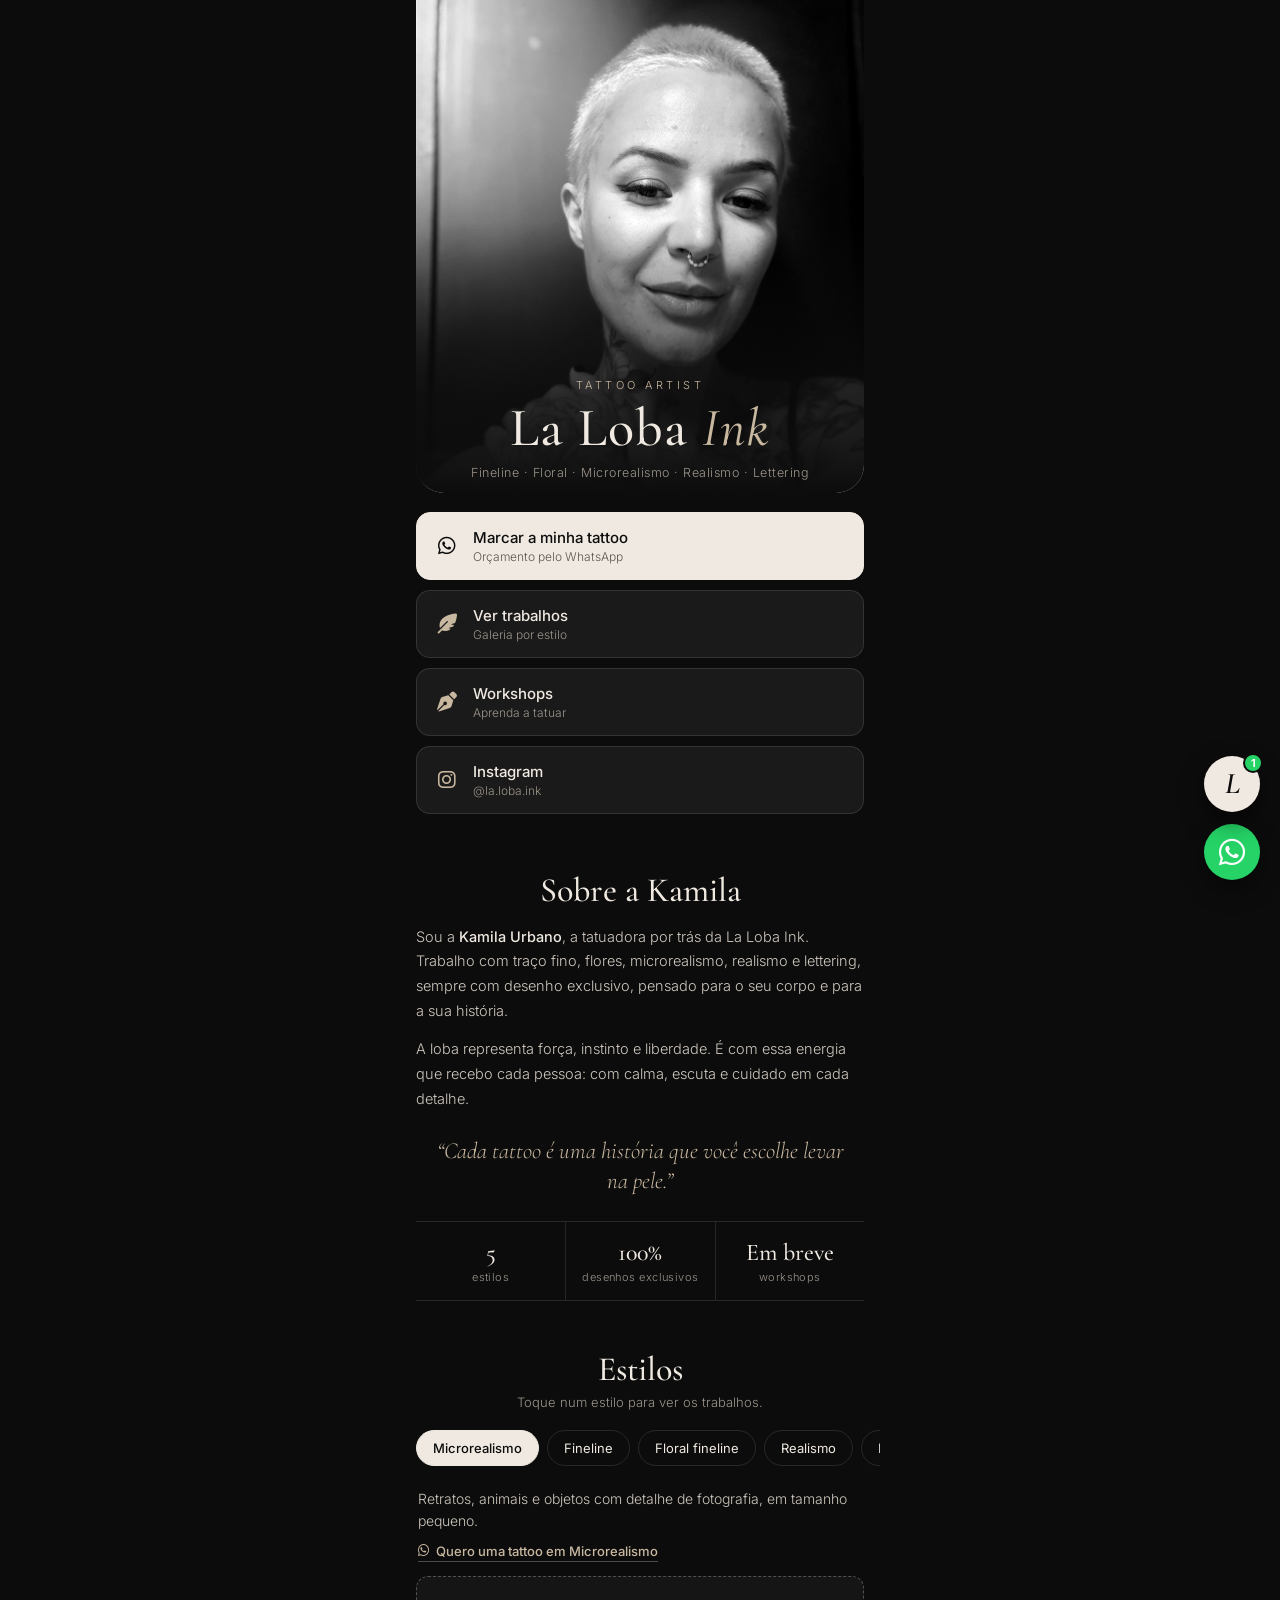
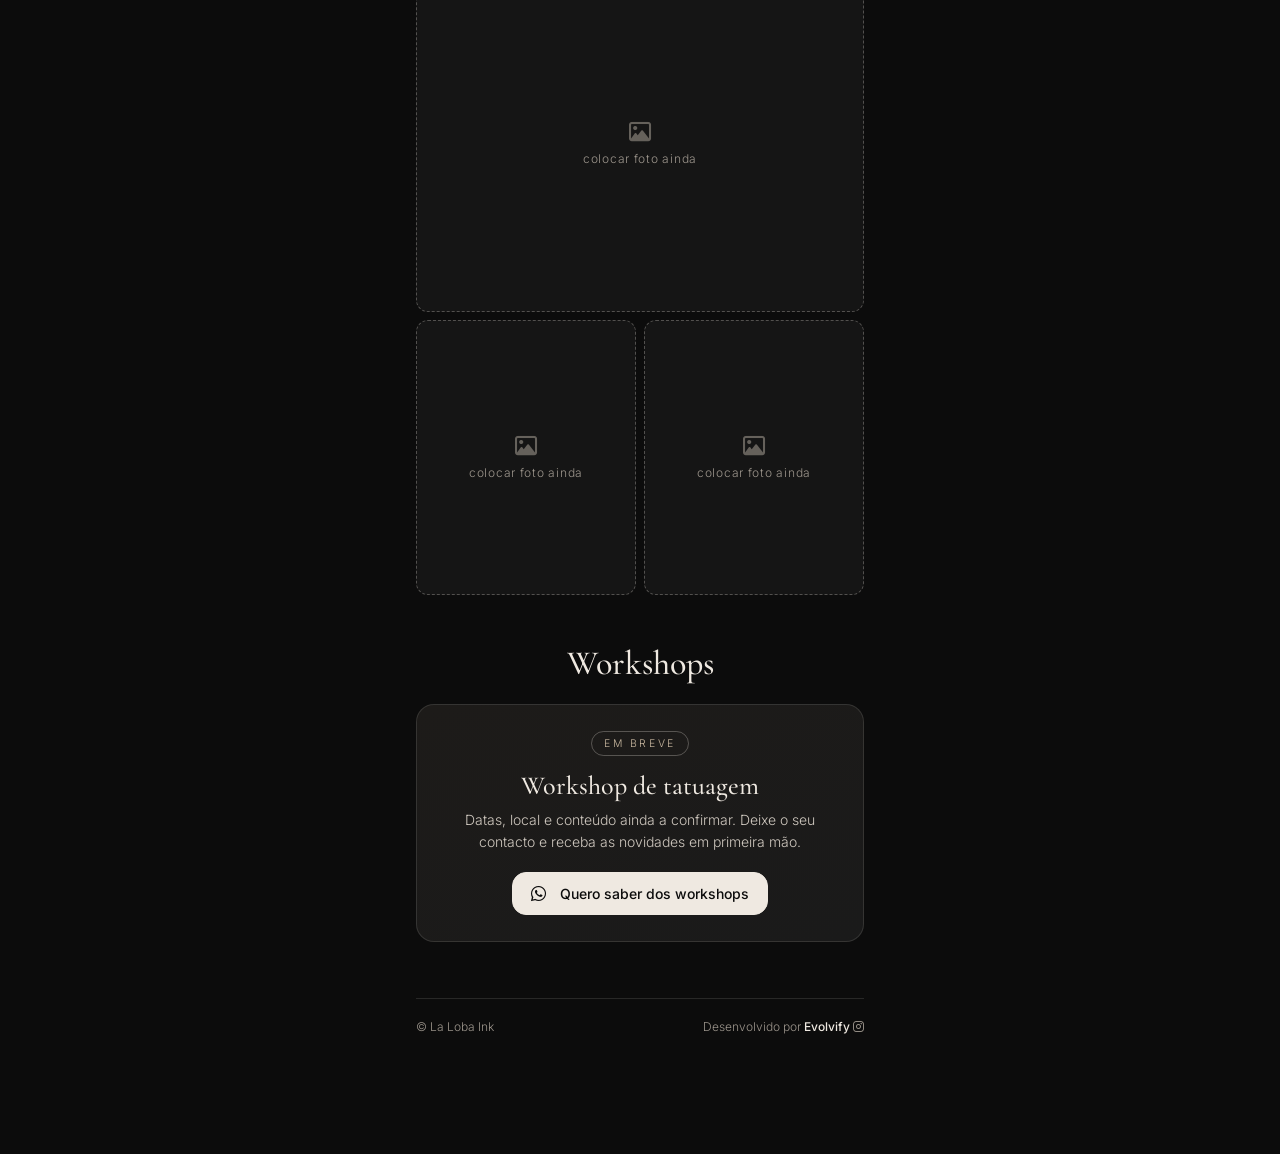
==== index.html @ 3a91c62e "Biolink La Loba Ink: perfil, sobre, galeria por estilo, workshops e chatbot Luna Co-Authored-By: Cla" ====
<!DOCTYPE html>
<html lang="pt">
<head>
  <meta charset="UTF-8">
  <meta name="viewport" content="width=device-width, initial-scale=1.0, viewport-fit=cover">
  <title>La Loba Ink · Tatuagem fineline, microrealismo e floral</title>
  <meta name="description" content="La Loba Ink – tatuagens em fineline, floral fineline, microrealismo, realismo e lettering. Marque a sua tattoo ou saiba dos workshops.">
  <meta name="robots" content="index, follow">
  <meta property="og:title" content="La Loba Ink">
  <meta property="og:description" content="Tatuagem fineline, floral, microrealismo, realismo e lettering.">
  <meta property="og:image" content="assets/ela.jpg">
  <meta name="theme-color" content="#0c0c0c">

  <link rel="preconnect" href="https://fonts.googleapis.com">
  <link rel="preconnect" href="https://fonts.gstatic.com" crossorigin>
  <link href="https://fonts.googleapis.com/css2?family=Cormorant+Garamond:ital,wght@0,400;0,500;0,600;1,400&family=Inter:wght@300;400;500;600&display=swap" rel="stylesheet">
  <link rel="stylesheet" href="https://cdnjs.cloudflare.com/ajax/libs/font-awesome/6.4.0/css/all.min.css">
  <link rel="stylesheet" href="css/style.css">
  <link rel="stylesheet" href="css/chat.css">
</head>
<body>

<main class="page">

  <!-- ═══════ PERFIL ═══════ -->
  <header class="hero">
    <div class="hero-photo">
      <img src="assets/ela.jpg" alt="Kamila Urbano, tatuadora da La Loba Ink" width="900" height="1200">
    </div>
    <div class="hero-text">
      <span class="hero-kicker">Tattoo artist</span>
      <h1>La Loba <em>Ink</em></h1>
      <p class="hero-sub">Fineline · Floral · Microrealismo · Realismo · Lettering</p>
    </div>
  </header>

  <!-- ═══════ LINKS ═══════ -->
  <nav class="links">
    <a class="btn btn-main js-wa" data-msg="quero marcar uma tattoo." href="#">
      <i class="fa-brands fa-whatsapp"></i>
      <span><strong>Marcar a minha tattoo</strong><small>Orçamento pelo WhatsApp</small></span>
    </a>
    <a class="btn" href="#estilos">
      <i class="fa-solid fa-feather-pointed"></i>
      <span><strong>Ver trabalhos</strong><small>Galeria por estilo</small></span>
    </a>
    <a class="btn" href="#workshops">
      <i class="fa-solid fa-pen-nib"></i>
      <span><strong>Workshops</strong><small>Aprenda a tatuar</small></span>
    </a>
    <a class="btn" href="https://www.instagram.com/la.loba.ink/" target="_blank" rel="noopener">
      <i class="fa-brands fa-instagram"></i>
      <span><strong>Instagram</strong><small>@la.loba.ink</small></span>
    </a>
  </nav>

  <!-- ═══════ SOBRE ═══════ -->
  <section class="section sobre" id="sobre">
    <h2 class="section-title">Sobre a Kamila</h2>
    <p>Sou a <strong>Kamila Urbano</strong>, a tatuadora por trás da La Loba Ink. Trabalho com traço fino, flores, microrealismo, realismo e lettering, sempre com desenho exclusivo, pensado para o seu corpo e para a sua história.</p>
    <p>A loba representa força, instinto e liberdade. É com essa energia que recebo cada pessoa: com calma, escuta e cuidado em cada detalhe.</p>
    <blockquote>“Cada tattoo é uma história que você escolhe levar na pele.”</blockquote>
    <ul class="sobre-destaques">
      <li><strong>5</strong><span>estilos</span></li>
      <li><strong>100%</strong><span>desenhos exclusivos</span></li>
      <li><strong>Em breve</strong><span>workshops</span></li>
    </ul>
  </section>

  <!-- ═══════ ESTILOS / GALERIA ═══════ -->
  <section class="section" id="estilos">
    <h2 class="section-title">Estilos</h2>
    <p class="section-lead">Toque num estilo para ver os trabalhos.</p>
    <div class="tabs" id="tabs" role="tablist"></div>
    <div class="estilo-info" id="estilo-info"></div>
    <div class="galeria" id="galeria"></div>
  </section>

  <!-- ═══════ WORKSHOPS ═══════ -->
  <section class="section" id="workshops">
    <h2 class="section-title">Workshops</h2>
    <div class="workshop-card">
      <span class="tag">Em breve</span>
      <h3>Workshop de tatuagem</h3>
      <p>Datas, local e conteúdo ainda a confirmar. Deixe o seu contacto e receba as novidades em primeira mão.</p>
      <a class="btn btn-main btn-inline js-wa" data-msg="quero saber dos próximos workshops." href="#">
        <i class="fa-brands fa-whatsapp"></i> Quero saber dos workshops
      </a>
    </div>
  </section>

  <footer class="footer">
    <span>© La Loba Ink</span>
    <a href="https://www.instagram.com/evolvify.cloud/" target="_blank" rel="noopener">
      Desenvolvido por <strong>Evolvify</strong> <i class="fa-brands fa-instagram"></i>
    </a>
  </footer>
</main>

<!-- Botão flutuante WhatsApp -->
<a class="wa-float js-wa" data-msg="quero mais informações." href="#" aria-label="WhatsApp">
  <i class="fa-brands fa-whatsapp"></i>
</a>

<!-- ═══════ LUNA · CHATBOT ═══════ -->
<button id="bot-launcher" class="bot-launcher" onclick="openBot()" aria-label="Falar com a Luna">
  <span class="bot-ava" aria-hidden="true">L</span>
  <span class="bot-badge">1</span>
</button>

<div id="bot-panel" class="bot-panel" role="dialog" aria-label="Chat com a Luna">
  <div class="bot-head">
    <div class="bot-head-ava"><span class="bot-ava" aria-hidden="true">L</span></div>
    <div class="bot-head-info">
      <div class="bot-head-name"><span class="bot-online-dot"></span>Luna</div>
      <div class="bot-head-sub">Assistente da La Loba Ink · Online</div>
    </div>
    <button class="bot-close" onclick="closeBot()" aria-label="Fechar">&times;</button>
  </div>
  <div class="bot-handoff">
    <div class="bot-handoff-txt">Prefere falar direto com a Kamila?</div>
    <a class="bot-handoff-btn js-wa" data-msg="quero falar com a Kamila." href="#">💬 WhatsApp</a>
  </div>
  <div class="chat-area" id="chat-area"></div>
</div>

<!-- Scripts (ordem de dependência) -->
<script src="js/chatbot/config.js"></script>
<script src="js/galeria.js"></script>
<script src="js/chatbot/flows.js"></script>
<script src="js/chatbot/engine.js"></script>
<script src="js/app.js"></script>
</body>
</html>
---- css/style.css ----
/* ═══════════════════════════════════
   LA LOBA INK — Estilo principal
═══════════════════════════════════ */
:root {
  --bg: #0c0c0c;
  --bg-2: #151515;
  --card: #1a1a1a;
  --line: rgba(239, 233, 225, .12);
  --line-strong: rgba(239, 233, 225, .28);
  --ink: #efe9e1;       /* osso */
  --dim: #9b948b;
  --accent: #c9b8a0;    /* areia */
  --wa: #25d366;
  --serif: 'Cormorant Garamond', Georgia, serif;
  --sans: 'Inter', system-ui, sans-serif;
}

* { box-sizing: border-box; margin: 0; padding: 0; }
html { scroll-behavior: smooth; }
body {
  background: var(--bg);
  color: var(--ink);
  font-family: var(--sans);
  font-weight: 300;
  -webkit-font-smoothing: antialiased;
}
a { color: inherit; }

.page {
  max-width: 480px;
  margin: 0 auto;
  padding: 0 16px 120px;
}

/* ── Perfil ── */
.hero { position: relative; margin: 0 -16px; }
.hero-photo { position: relative; aspect-ratio: 4 / 4.4; overflow: hidden; }
.hero-photo img {
  width: 100%; height: 100%;
  object-fit: cover; object-position: center 22%;
  display: block;
  filter: grayscale(1) contrast(1.05);
}
.hero-photo::after {
  content: '';
  position: absolute; inset: 0;
  background: linear-gradient(to bottom, rgba(12,12,12,0) 45%, rgba(12,12,12,.85) 80%, var(--bg) 100%);
}
.hero-text {
  position: relative;
  margin-top: -120px;
  padding: 0 24px;
  text-align: center;
}
.hero-kicker {
  font-size: 11px;
  letter-spacing: .32em;
  text-transform: uppercase;
  color: var(--accent);
}
.hero h1 {
  font-family: var(--serif);
  font-weight: 500;
  font-size: 54px;
  line-height: 1;
  letter-spacing: .02em;
  margin: 8px 0 10px;
}
.hero h1 em { font-style: italic; font-weight: 400; color: var(--accent); }
.hero-sub { font-size: 12.5px; color: var(--dim); letter-spacing: .04em; }

/* ── Botões / links ── */
.links { display: grid; gap: 10px; margin: 32px 0 8px; }
.btn {
  display: flex;
  align-items: center;
  gap: 14px;
  padding: 15px 18px;
  border: 1px solid var(--line);
  border-radius: 14px;
  background: var(--card);
  text-decoration: none;
  transition: border-color .2s, transform .2s;
}
.btn:hover { border-color: var(--line-strong); transform: translateY(-1px); }
.btn i { font-size: 20px; width: 24px; text-align: center; color: var(--accent); }
.btn span { display: flex; flex-direction: column; gap: 2px; }
.btn strong { font-weight: 500; font-size: 15px; }
.btn small { font-size: 12px; color: var(--dim); }
.btn-main { background: var(--ink); color: var(--bg); border-color: var(--ink); }
.btn-main i { color: var(--bg); }
.btn-main small { color: #5b564f; }
.btn-inline { display: inline-flex; padding: 12px 18px; font-weight: 500; font-size: 14px; }
.btn-inline i { font-size: 17px; width: auto; }

/* ── Seções ── */
.section { padding-top: 48px; }
.section-title {
  font-family: var(--serif);
  font-weight: 500;
  font-size: 34px;
  text-align: center;
}
.section-lead { text-align: center; color: var(--dim); font-size: 13px; margin-top: 4px; }

/* ── Sobre ── */
.sobre p {
  font-size: 14.5px;
  line-height: 1.7;
  color: #cfc8bf;
  margin-top: 14px;
}
.sobre p strong { color: var(--ink); font-weight: 500; }
.sobre blockquote {
  font-family: var(--serif);
  font-style: italic;
  font-size: 23px;
  line-height: 1.3;
  text-align: center;
  color: var(--accent);
  margin: 26px 8px 24px;
}
.sobre-destaques {
  list-style: none;
  display: grid;
  grid-template-columns: repeat(3, 1fr);
  border-top: 1px solid var(--line);
  border-bottom: 1px solid var(--line);
}
.sobre-destaques li {
  display: flex;
  flex-direction: column;
  align-items: center;
  gap: 3px;
  padding: 16px 4px;
  text-align: center;
}
.sobre-destaques li + li { border-left: 1px solid var(--line); }
.sobre-destaques strong { font-family: var(--serif); font-weight: 500; font-size: 24px; }
.sobre-destaques span { font-size: 11px; color: var(--dim); letter-spacing: .04em; }

/* ── Estilos / galeria ── */
.tabs {
  display: flex;
  gap: 8px;
  overflow-x: auto;
  margin: 20px -16px 0;
  padding: 0 16px 4px;
  scrollbar-width: none;
}
.tabs::-webkit-scrollbar { display: none; }
.tab {
  flex-shrink: 0;
  font-family: var(--sans);
  font-size: 13px;
  padding: 9px 16px;
  border-radius: 999px;
  border: 1px solid var(--line);
  background: transparent;
  color: var(--ink);
  cursor: pointer;
  transition: all .2s;
}
.tab.active { background: var(--ink); color: var(--bg); border-color: var(--ink); font-weight: 500; }

.estilo-info { margin: 18px 2px 14px; }
.estilo-info p { font-size: 14px; line-height: 1.6; color: #cfc8bf; }
.link-wa {
  display: inline-flex;
  align-items: center;
  gap: 7px;
  margin-top: 10px;
  font-size: 13px;
  font-weight: 500;
  color: var(--accent);
  text-decoration: none;
  border-bottom: 1px solid var(--line-strong);
  padding-bottom: 2px;
}

.galeria { display: grid; grid-template-columns: repeat(2, 1fr); gap: 8px; }
.foto {
  aspect-ratio: 4 / 5;
  border-radius: 12px;
  overflow: hidden;
  background: var(--bg-2);
}
.foto:first-child { grid-column: span 2; aspect-ratio: 4 / 3; }
.foto img { width: 100%; height: 100%; object-fit: cover; display: block; }
.foto-vazia {
  display: flex;
  flex-direction: column;
  align-items: center;
  justify-content: center;
  gap: 8px;
  border: 1px dashed var(--line-strong);
  color: var(--dim);
  font-size: 12px;
  letter-spacing: .06em;
}
.foto-vazia i { font-size: 22px; opacity: .6; }

/* ── Workshops ── */
.workshop-card {
  margin-top: 20px;
  padding: 26px 22px;
  border: 1px solid var(--line);
  border-radius: 18px;
  background: linear-gradient(160deg, #1d1b19, var(--card));
  text-align: center;
}
.tag {
  display: inline-block;
  font-size: 10.5px;
  letter-spacing: .24em;
  text-transform: uppercase;
  color: var(--accent);
  border: 1px solid var(--line-strong);
  border-radius: 999px;
  padding: 5px 12px;
}
.workshop-card h3 { font-family: var(--serif); font-weight: 500; font-size: 26px; margin: 14px 0 8px; }
.workshop-card p { font-size: 14px; line-height: 1.6; color: #cfc8bf; margin-bottom: 18px; }

/* ── Rodapé ── */
.footer {
  margin-top: 56px;
  padding-top: 20px;
  border-top: 1px solid var(--line);
  display: flex;
  justify-content: space-between;
  gap: 12px;
  flex-wrap: wrap;
  font-size: 12px;
  color: var(--dim);
}
.footer a { text-decoration: none; }
.footer strong { color: var(--ink); font-weight: 500; }

/* ── WhatsApp flutuante ── */
.wa-float {
  position: fixed;
  right: 20px;
  bottom: 20px;
  width: 56px; height: 56px;
  border-radius: 50%;
  background: var(--wa);
  color: #fff;
  display: flex;
  align-items: center;
  justify-content: center;
  font-size: 30px;
  box-shadow: 0 10px 25px rgba(0,0,0,.45);
  z-index: 999997;
  text-decoration: none;
}

@media (min-width: 520px) {
  .hero { margin: 0; }
  .hero-photo { border-radius: 0 0 28px 28px; }
}
---- css/chat.css ----
/* ═══════════════════════════════════
   CHATBOT — Luna (La Loba Ink)
   Usa as cores de style.css
═══════════════════════════════════ */

/* ── Avatar "L" ── */
.bot-ava {
  font-family: var(--serif);
  font-style: italic;
  font-weight: 600;
  line-height: 1;
  color: var(--bg);
}

/* ── Botão flutuante (launcher) ── */
.bot-launcher {
  position: fixed;
  right: 20px;
  bottom: 88px;
  width: 56px;
  height: 56px;
  border-radius: 50%;
  border: none;
  background: var(--ink);
  box-shadow: 0 10px 25px rgba(0,0,0,.5);
  cursor: pointer;
  z-index: 999998;
  display: flex;
  align-items: center;
  justify-content: center;
  animation: botPulse 2.4s ease-in-out infinite;
  transition: transform .2s;
}
.bot-launcher:hover { transform: scale(1.06); }
.bot-launcher .bot-ava { font-size: 30px; }
.bot-badge {
  position: absolute;
  top: -3px; right: -3px;
  background: var(--wa);
  color: #fff;
  font-size: 11px;
  font-weight: 700;
  font-family: var(--sans);
  width: 20px; height: 20px;
  border-radius: 50%;
  display: flex;
  align-items: center;
  justify-content: center;
  border: 2px solid var(--bg);
}
.bot-launcher.hidden { display: none; }

@keyframes botPulse {
  0%   { box-shadow: 0 10px 25px rgba(0,0,0,.5), 0 0 0 0 rgba(239,233,225,.35); }
  70%  { box-shadow: 0 10px 25px rgba(0,0,0,.5), 0 0 0 14px rgba(239,233,225,0); }
  100% { box-shadow: 0 10px 25px rgba(0,0,0,.5), 0 0 0 0 rgba(239,233,225,0); }
}

/* ── Janela ── */
.bot-panel {
  position: fixed;
  right: 20px;
  bottom: 20px;
  width: 370px;
  max-width: calc(100vw - 40px);
  height: 560px;
  max-height: calc(100vh - 40px);
  background: var(--bg-2);
  border: 1px solid var(--line);
  border-radius: 22px;
  box-shadow: 0 24px 60px rgba(0,0,0,.6);
  z-index: 999999;
  display: none;
  flex-direction: column;
  overflow: hidden;
  font-family: var(--sans);
  animation: botUp .3s cubic-bezier(.34,1.56,.64,1) both;
}
.bot-panel.open { display: flex; }
@keyframes botUp {
  from { opacity: 0; transform: translateY(30px) scale(.96); }
  to   { opacity: 1; transform: translateY(0) scale(1); }
}

/* ── Cabeçalho ── */
.bot-head {
  background: var(--card);
  border-bottom: 1px solid var(--line);
  padding: 14px 16px;
  display: flex;
  align-items: center;
  gap: 10px;
  flex-shrink: 0;
}
.bot-head-ava {
  width: 40px; height: 40px;
  border-radius: 50%;
  background: var(--ink);
  display: flex;
  align-items: center;
  justify-content: center;
  flex-shrink: 0;
}
.bot-head-ava .bot-ava { font-size: 22px; }
.bot-head-info { flex: 1; line-height: 1.25; }
.bot-head-name { font-weight: 600; font-size: 15px; display: flex; align-items: center; gap: 6px; }
.bot-head-sub { font-size: 11px; color: var(--dim); }
.bot-online-dot {
  width: 8px; height: 8px; border-radius: 50%;
  background: #4ade80; display: inline-block;
  animation: botBlink 1.8s infinite;
}
@keyframes botBlink {
  0% { box-shadow: 0 0 0 0 rgba(74,222,128,.6); }
  70% { box-shadow: 0 0 0 6px rgba(74,222,128,0); }
  100% { box-shadow: 0 0 0 0 rgba(74,222,128,0); }
}
.bot-close {
  background: rgba(239,233,225,.08);
  border: none;
  color: var(--ink);
  width: 30px; height: 30px;
  border-radius: 50%;
  font-size: 18px;
  cursor: pointer;
  flex-shrink: 0;
}
.bot-close:hover { background: rgba(239,233,225,.16); }

/* ── Handoff ── */
.bot-handoff {
  padding: 8px 16px;
  border-bottom: 1px solid var(--line);
  display: flex;
  align-items: center;
  gap: 10px;
  flex-shrink: 0;
}
.bot-handoff-txt { flex: 1; font-size: 11.5px; color: var(--dim); }
.bot-handoff-btn {
  background: var(--wa);
  color: #fff;
  font-size: 11.5px;
  font-weight: 600;
  padding: 6px 12px;
  border-radius: 18px;
  text-decoration: none;
  white-space: nowrap;
}

/* ── Mensagens ── */
.chat-area {
  flex: 1;
  overflow-y: auto;
  padding: 14px 16px;
  display: flex;
  flex-direction: column;
  gap: 10px;
  scrollbar-width: thin;
  scrollbar-color: var(--line-strong) transparent;
}
.msg {
  max-width: 86%;
  padding: 11px 14px;
  border-radius: 14px;
  font-size: 13.5px;
  line-height: 1.55;
  animation: botFade .28s cubic-bezier(.34,1.56,.64,1) both;
}
.msg.bot {
  background: var(--card);
  border: 1px solid var(--line);
  border-radius: 4px 14px 14px 14px;
  align-self: flex-start;
}
.msg.bot strong { color: var(--accent); font-weight: 500; }
.msg.user {
  background: var(--ink);
  color: var(--bg);
  border-radius: 14px 4px 14px 14px;
  align-self: flex-end;
  font-weight: 500;
}
@keyframes botFade {
  from { opacity: 0; transform: translateY(8px); }
  to   { opacity: 1; transform: translateY(0); }
}

.mlbl { font-size: 10px; color: var(--dim); margin-bottom: -4px; display: flex; align-items: center; gap: 6px; }
.mlbl.u { justify-content: flex-end; }
.mlbl-ava {
  width: 18px; height: 18px;
  border-radius: 50%;
  background: var(--ink);
  font-size: 12px;
  display: inline-flex;
  align-items: center;
  justify-content: center;
}

/* ── Digitando ── */
.typing-dot {
  display: flex;
  gap: 5px;
  padding: 13px 14px;
  background: var(--card);
  border: 1px solid var(--line);
  border-radius: 4px 14px 14px 14px;
  align-self: flex-start;
}
.typing-dot span { width: 6px; height: 6px; background: var(--accent); border-radius: 50%; animation: botTd 1.2s infinite; }
.typing-dot span:nth-child(2) { animation-delay: .2s; }
.typing-dot span:nth-child(3) { animation-delay: .4s; }
@keyframes botTd { 0%,60%,100% { opacity: .3; transform: translateY(0); } 30% { opacity: 1; transform: translateY(-3px); } }

/* ── Chips ── */
.inline-chips {
  display: flex;
  gap: 6px;
  flex-wrap: wrap;
  justify-content: flex-end;
  padding: 2px 0 8px;
  transition: opacity .25s;
}
.qrb {
  font-family: var(--sans);
  font-size: 12.5px;
  padding: 8px 13px;
  background: transparent;
  border: 1px solid var(--line-strong);
  border-radius: 20px;
  color: var(--ink);
  cursor: pointer;
  text-decoration: none;
  transition: background .2s;
}
.qrb:hover { background: rgba(239,233,225,.08); }
.qrb-wa { border-color: rgba(37,211,102,.55); color: #4ade80; }
.qrb-back { opacity: .55; font-size: 11.5px; }

@media (max-width: 600px) {
  .bot-panel {
    left: 0; right: 0; bottom: 0;
    width: 100%;
    max-width: 100%;
    height: 86vh;
    max-height: 86vh;
    border-radius: 22px 22px 0 0;
  }
  .bot-launcher { right: 16px; bottom: 86px; }
  .wa-float { right: 16px; }
}
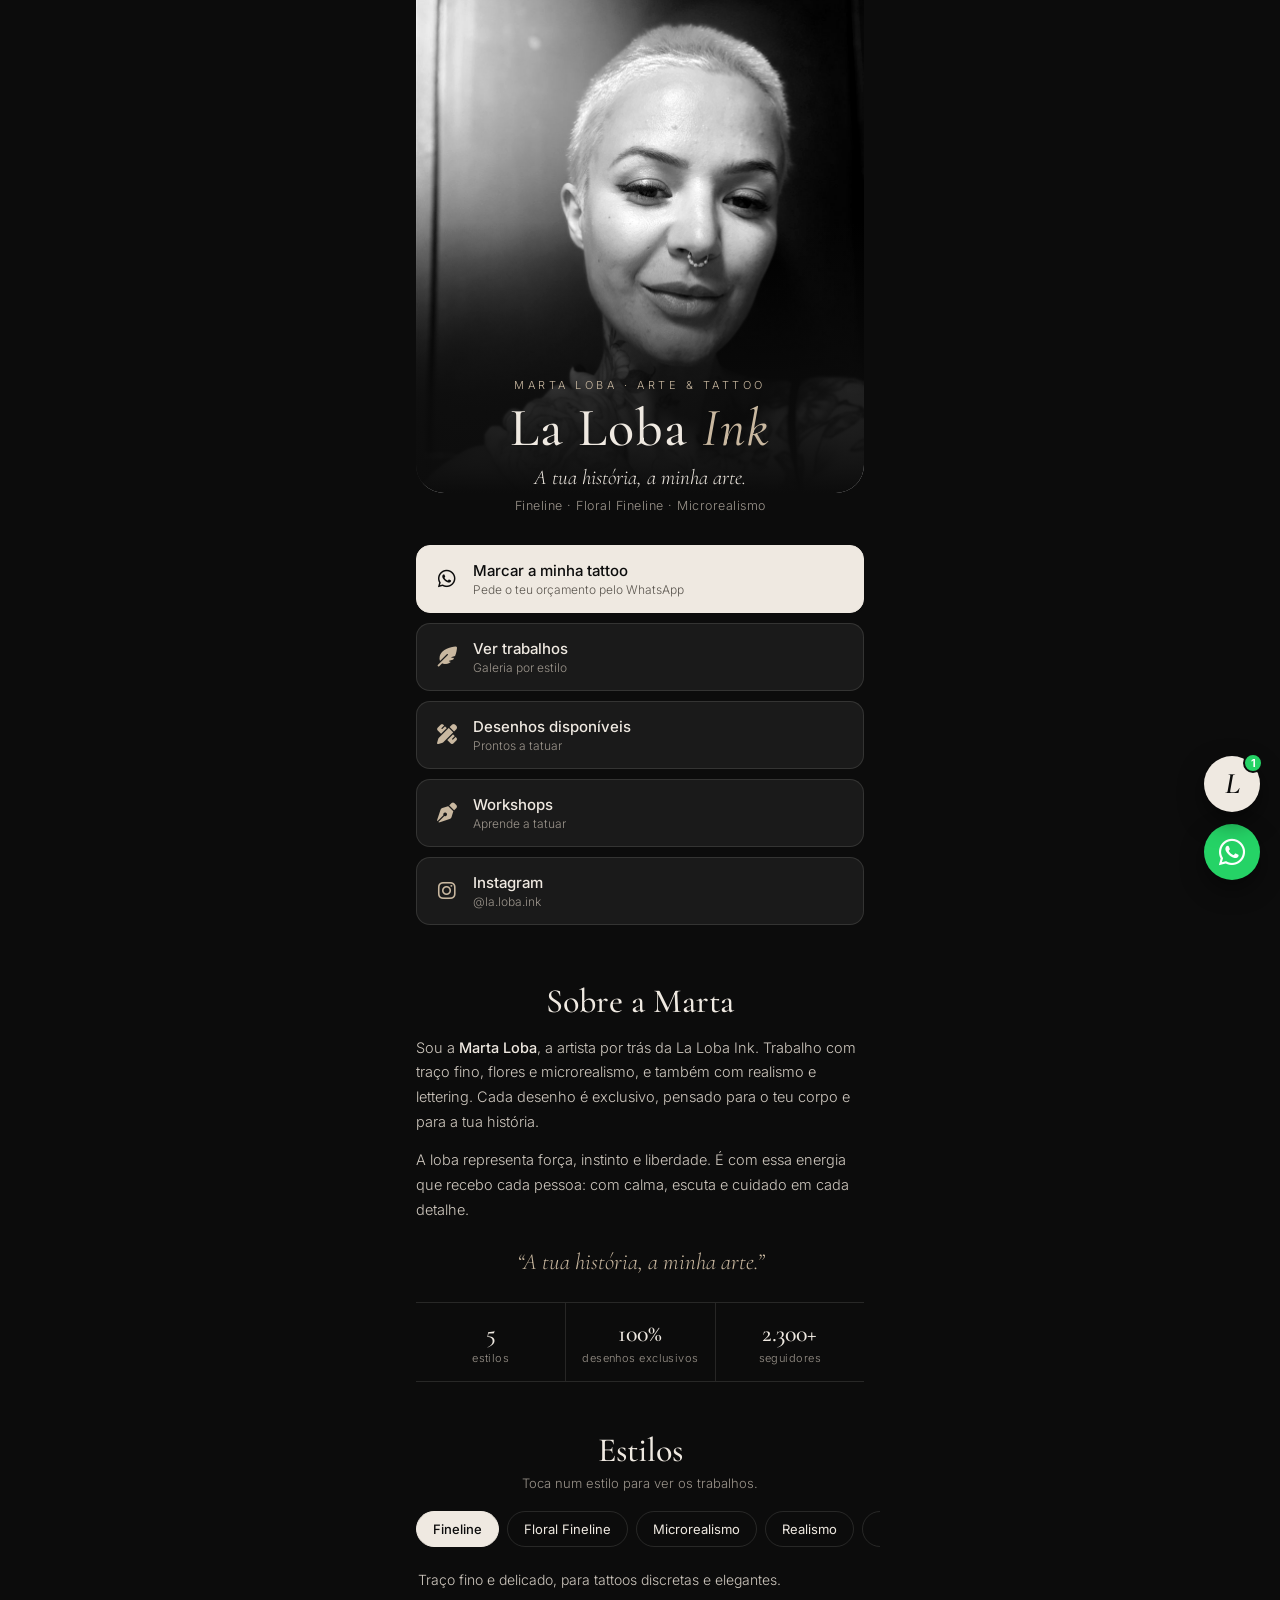
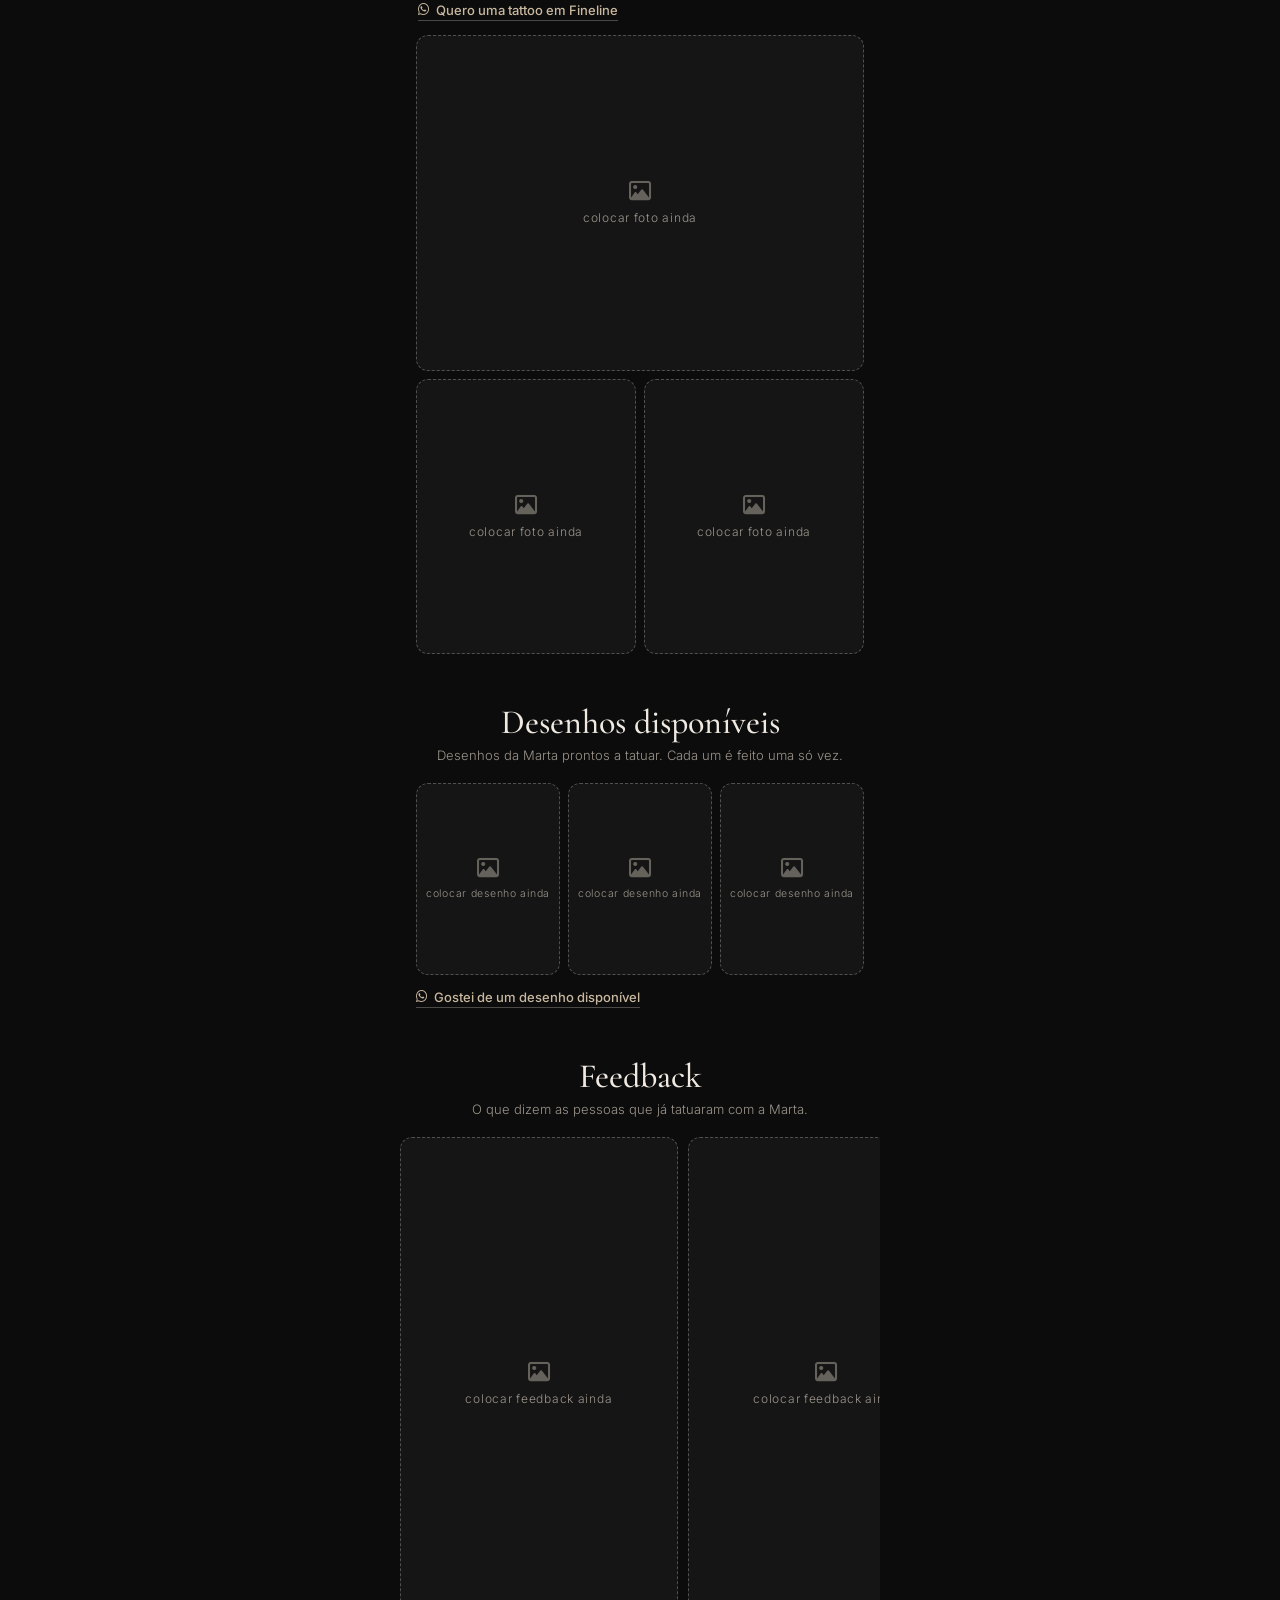
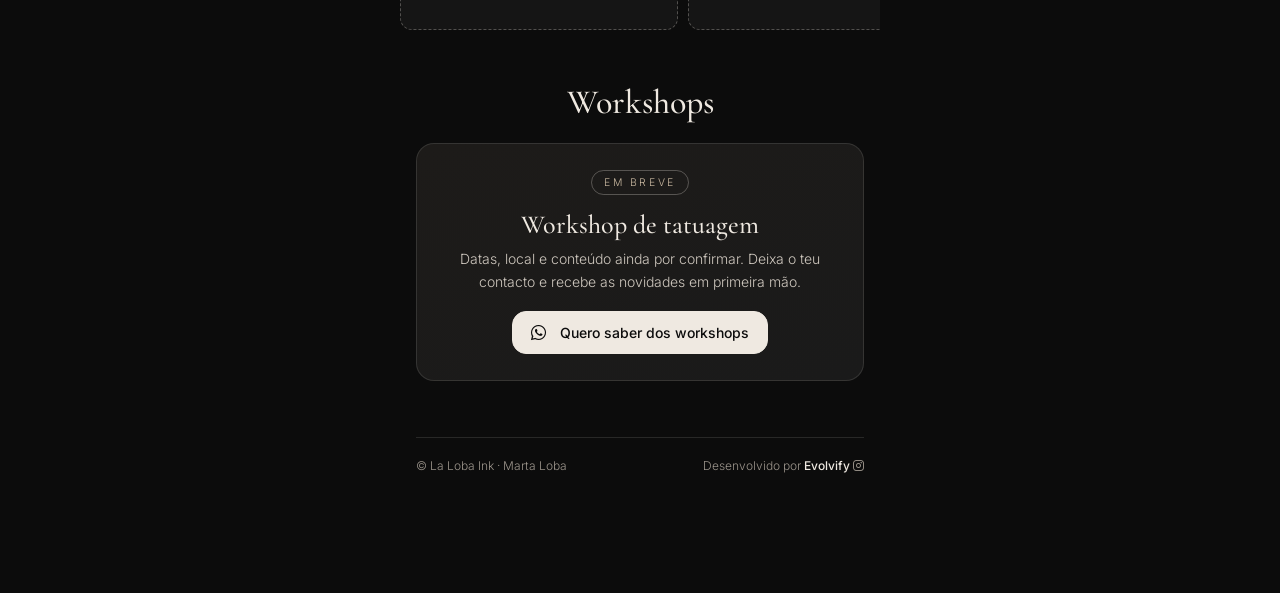
==== commit 156fb565: "Ajusta para Marta Loba: textos em PT-PT, bio do Instagram, desenhos disponíveis, feedback e agenda n" ====
--- a/index.html
+++ b/index.html
@@ -1,13 +1,13 @@
 <!DOCTYPE html>
-<html lang="pt">
+<html lang="pt-PT">
 <head>
   <meta charset="UTF-8">
   <meta name="viewport" content="width=device-width, initial-scale=1.0, viewport-fit=cover">
-  <title>La Loba Ink · Tatuagem fineline, microrealismo e floral</title>
-  <meta name="description" content="La Loba Ink – tatuagens em fineline, floral fineline, microrealismo, realismo e lettering. Marque a sua tattoo ou saiba dos workshops.">
+  <title>La Loba Ink · Marta Loba · Fineline, Floral e Microrealismo</title>
+  <meta name="description" content="La Loba Ink – Marta Loba. A tua história, a minha arte. Tatuagens em fineline, floral fineline, microrealismo, realismo e lettering. Marca a tua tattoo pelo WhatsApp.">
   <meta name="robots" content="index, follow">
-  <meta property="og:title" content="La Loba Ink">
-  <meta property="og:description" content="Tatuagem fineline, floral, microrealismo, realismo e lettering.">
+  <meta property="og:title" content="La Loba Ink · Marta Loba">
+  <meta property="og:description" content="A tua história, a minha arte. Fineline · Floral Fineline · Microrealismo">
   <meta property="og:image" content="assets/ela.jpg">
   <meta name="theme-color" content="#0c0c0c">
 
@@ -25,12 +25,13 @@
   <!-- ═══════ PERFIL ═══════ -->
   <header class="hero">
     <div class="hero-photo">
-      <img src="assets/ela.jpg" alt="Kamila Urbano, tatuadora da La Loba Ink" width="900" height="1200">
+      <img src="assets/ela.jpg" alt="Marta Loba, tatuadora da La Loba Ink" width="900" height="1200">
     </div>
     <div class="hero-text">
-      <span class="hero-kicker">Tattoo artist</span>
+      <span class="hero-kicker">Marta Loba · Arte &amp; Tattoo</span>
       <h1>La Loba <em>Ink</em></h1>
-      <p class="hero-sub">Fineline · Floral · Microrealismo · Realismo · Lettering</p>
+      <p class="hero-motto">A tua história, a minha arte.</p>
+      <p class="hero-sub">Fineline · Floral Fineline · Microrealismo</p>
     </div>
   </header>
 
@@ -38,15 +39,19 @@
   <nav class="links">
     <a class="btn btn-main js-wa" data-msg="quero marcar uma tattoo." href="#">
       <i class="fa-brands fa-whatsapp"></i>
-      <span><strong>Marcar a minha tattoo</strong><small>Orçamento pelo WhatsApp</small></span>
+      <span><strong>Marcar a minha tattoo</strong><small>Pede o teu orçamento pelo WhatsApp</small></span>
     </a>
     <a class="btn" href="#estilos">
       <i class="fa-solid fa-feather-pointed"></i>
       <span><strong>Ver trabalhos</strong><small>Galeria por estilo</small></span>
     </a>
+    <a class="btn" href="#disponiveis">
+      <i class="fa-solid fa-pen-ruler"></i>
+      <span><strong>Desenhos disponíveis</strong><small>Prontos a tatuar</small></span>
+    </a>
     <a class="btn" href="#workshops">
       <i class="fa-solid fa-pen-nib"></i>
-      <span><strong>Workshops</strong><small>Aprenda a tatuar</small></span>
+      <span><strong>Workshops</strong><small>Aprende a tatuar</small></span>
     </a>
     <a class="btn" href="https://www.instagram.com/la.loba.ink/" target="_blank" rel="noopener">
       <i class="fa-brands fa-instagram"></i>
@@ -56,24 +61,41 @@
 
   <!-- ═══════ SOBRE ═══════ -->
   <section class="section sobre" id="sobre">
-    <h2 class="section-title">Sobre a Kamila</h2>
-    <p>Sou a <strong>Kamila Urbano</strong>, a tatuadora por trás da La Loba Ink. Trabalho com traço fino, flores, microrealismo, realismo e lettering, sempre com desenho exclusivo, pensado para o seu corpo e para a sua história.</p>
+    <h2 class="section-title">Sobre a Marta</h2>
+    <p>Sou a <strong>Marta Loba</strong>, a artista por trás da La Loba Ink. Trabalho com traço fino, flores e microrealismo, e também com realismo e lettering. Cada desenho é exclusivo, pensado para o teu corpo e para a tua história.</p>
     <p>A loba representa força, instinto e liberdade. É com essa energia que recebo cada pessoa: com calma, escuta e cuidado em cada detalhe.</p>
-    <blockquote>“Cada tattoo é uma história que você escolhe levar na pele.”</blockquote>
+    <blockquote>“A tua história, a minha arte.”</blockquote>
     <ul class="sobre-destaques">
       <li><strong>5</strong><span>estilos</span></li>
       <li><strong>100%</strong><span>desenhos exclusivos</span></li>
-      <li><strong>Em breve</strong><span>workshops</span></li>
+      <li><strong>2.300+</strong><span>seguidores</span></li>
     </ul>
   </section>
 
   <!-- ═══════ ESTILOS / GALERIA ═══════ -->
   <section class="section" id="estilos">
     <h2 class="section-title">Estilos</h2>
-    <p class="section-lead">Toque num estilo para ver os trabalhos.</p>
+    <p class="section-lead">Toca num estilo para ver os trabalhos.</p>
     <div class="tabs" id="tabs" role="tablist"></div>
     <div class="estilo-info" id="estilo-info"></div>
     <div class="galeria" id="galeria"></div>
+  </section>
+
+  <!-- ═══════ DESENHOS DISPONÍVEIS ═══════ -->
+  <section class="section" id="disponiveis">
+    <h2 class="section-title">Desenhos disponíveis</h2>
+    <p class="section-lead">Desenhos da Marta prontos a tatuar. Cada um é feito uma só vez.</p>
+    <div class="galeria galeria-3" id="galeria-disponiveis"></div>
+    <a class="link-wa js-wa" data-msg="quero saber dos desenhos disponíveis." href="#">
+      <i class="fa-brands fa-whatsapp"></i> Gostei de um desenho disponível
+    </a>
+  </section>
+
+  <!-- ═══════ FEEDBACK ═══════ -->
+  <section class="section" id="feedback">
+    <h2 class="section-title">Feedback</h2>
+    <p class="section-lead">O que dizem as pessoas que já tatuaram com a Marta.</p>
+    <div class="feedbacks" id="feedbacks"></div>
   </section>
 
   <!-- ═══════ WORKSHOPS ═══════ -->
@@ -82,7 +104,7 @@
     <div class="workshop-card">
       <span class="tag">Em breve</span>
       <h3>Workshop de tatuagem</h3>
-      <p>Datas, local e conteúdo ainda a confirmar. Deixe o seu contacto e receba as novidades em primeira mão.</p>
+      <p>Datas, local e conteúdo ainda por confirmar. Deixa o teu contacto e recebe as novidades em primeira mão.</p>
       <a class="btn btn-main btn-inline js-wa" data-msg="quero saber dos próximos workshops." href="#">
         <i class="fa-brands fa-whatsapp"></i> Quero saber dos workshops
       </a>
@@ -90,7 +112,7 @@
   </section>
 
   <footer class="footer">
-    <span>© La Loba Ink</span>
+    <span>© La Loba Ink · Marta Loba</span>
     <a href="https://www.instagram.com/evolvify.cloud/" target="_blank" rel="noopener">
       Desenvolvido por <strong>Evolvify</strong> <i class="fa-brands fa-instagram"></i>
     </a>
@@ -118,8 +140,8 @@
     <button class="bot-close" onclick="closeBot()" aria-label="Fechar">&times;</button>
   </div>
   <div class="bot-handoff">
-    <div class="bot-handoff-txt">Prefere falar direto com a Kamila?</div>
-    <a class="bot-handoff-btn js-wa" data-msg="quero falar com a Kamila." href="#">💬 WhatsApp</a>
+    <div class="bot-handoff-txt">Preferes falar diretamente com a Marta?</div>
+    <a class="bot-handoff-btn js-wa" data-msg="quero falar com a Marta." href="#">💬 WhatsApp</a>
   </div>
   <div class="chat-area" id="chat-area"></div>
 </div>
--- a/css/style.css
+++ b/css/style.css
@@ -67,6 +67,13 @@
   margin: 8px 0 10px;
 }
 .hero h1 em { font-style: italic; font-weight: 400; color: var(--accent); }
+.hero-motto {
+  font-family: var(--serif);
+  font-style: italic;
+  font-size: 21px;
+  color: var(--ink);
+  margin-bottom: 8px;
+}
 .hero-sub { font-size: 12.5px; color: var(--dim); letter-spacing: .04em; }
 
 /* ── Botões / links ── */
@@ -200,6 +207,30 @@
 }
 .foto-vazia i { font-size: 22px; opacity: .6; }
 
+/* Desenhos disponíveis: 3 colunas, todos do mesmo tamanho */
+.galeria-3 { grid-template-columns: repeat(3, 1fr); margin-top: 20px; }
+.galeria-3 .foto, .galeria-3 .foto:first-child { grid-column: auto; aspect-ratio: 3 / 4; }
+.galeria-3 + .link-wa { margin-top: 14px; }
+.galeria-3 .foto-vazia span { font-size: 10.5px; text-align: center; padding: 0 6px; }
+
+/* Feedback: carrossel horizontal */
+.feedbacks {
+  display: flex;
+  gap: 10px;
+  overflow-x: auto;
+  scroll-snap-type: x mandatory;
+  margin: 20px -16px 0;
+  padding: 0 16px 4px;
+  scrollbar-width: none;
+}
+.feedbacks::-webkit-scrollbar { display: none; }
+.feedbacks .foto {
+  flex: 0 0 62%;
+  aspect-ratio: 9 / 16;
+  scroll-snap-align: start;
+}
+.feedbacks .foto img { object-fit: contain; background: var(--bg-2); }
+
 /* ── Workshops ── */
 .workshop-card {
   margin-top: 20px;
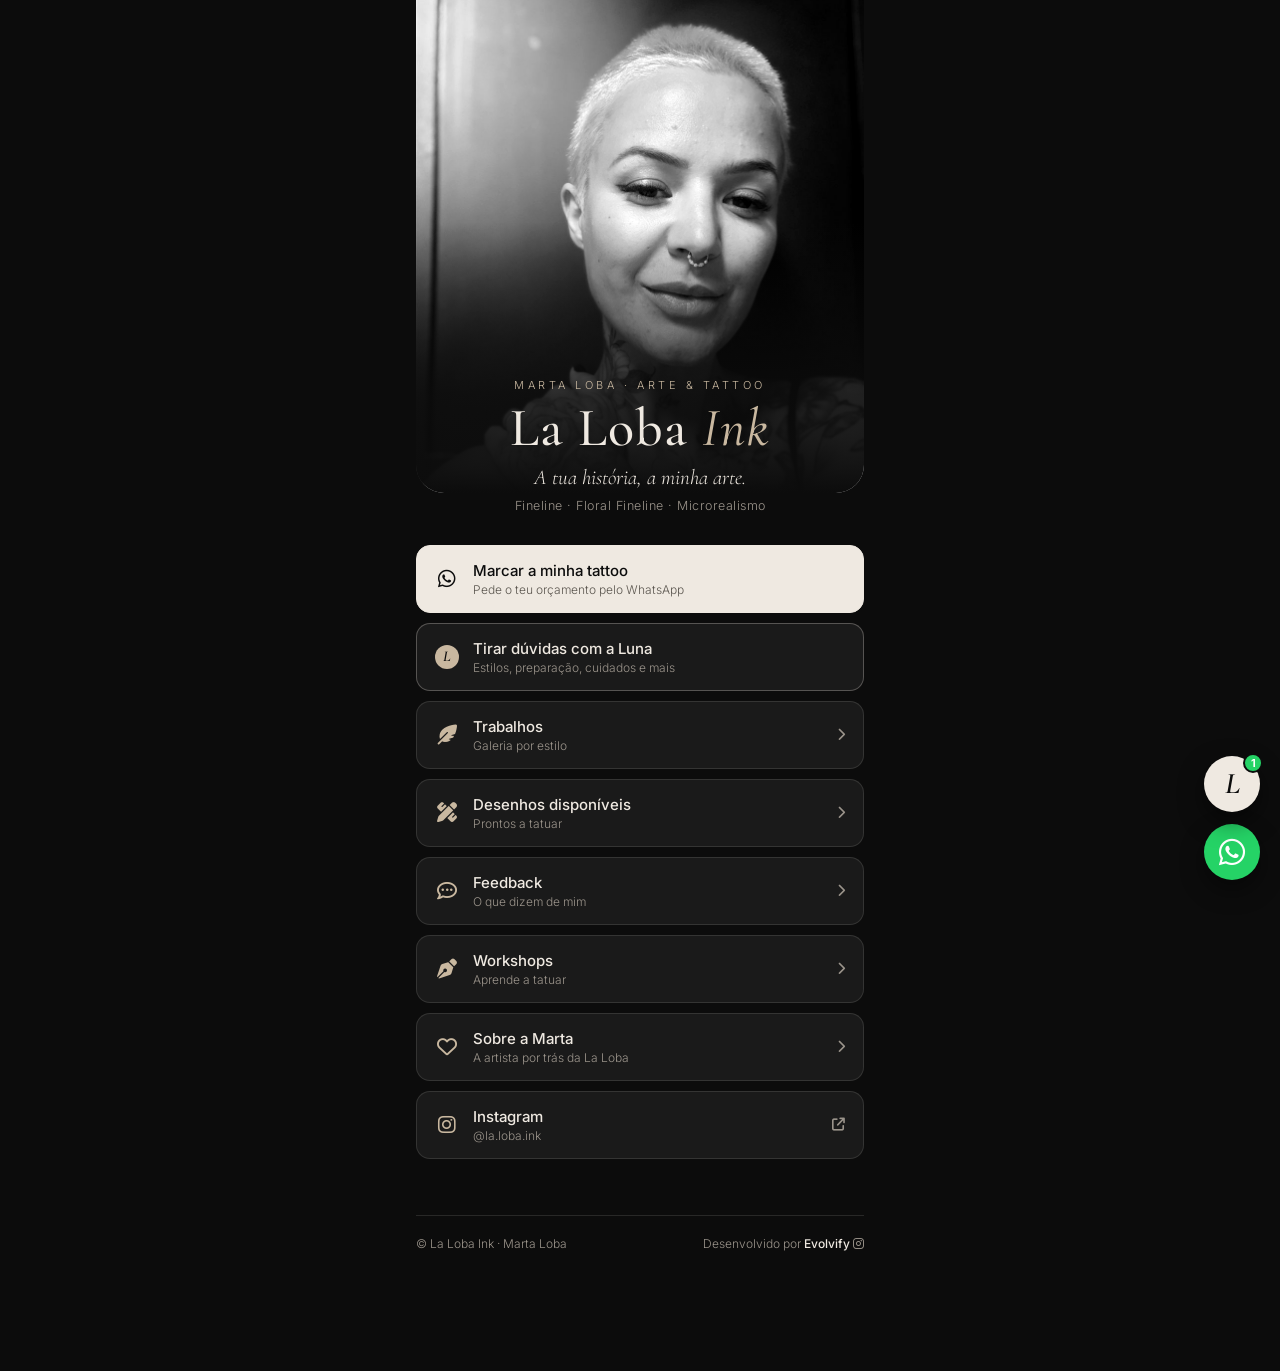
==== commit e1c7043c: "Separa trabalhos, disponíveis, feedback, workshops e sobre em páginas próprias; botão Tirar dúvidas " ====
--- a/index.html
+++ b/index.html
@@ -6,8 +6,8 @@
   <title>La Loba Ink · Marta Loba · Fineline, Floral e Microrealismo</title>
   <meta name="description" content="La Loba Ink – Marta Loba. A tua história, a minha arte. Tatuagens em fineline, floral fineline, microrealismo, realismo e lettering. Marca a tua tattoo pelo WhatsApp.">
   <meta name="robots" content="index, follow">
-  <meta property="og:title" content="La Loba Ink · Marta Loba">
-  <meta property="og:description" content="A tua história, a minha arte. Fineline · Floral Fineline · Microrealismo">
+  <meta property="og:title" content="La Loba Ink · Marta Loba · Fineline, Floral e Microrealismo">
+  <meta property="og:description" content="La Loba Ink – Marta Loba. A tua história, a minha arte. Tatuagens em fineline, floral fineline, microrealismo, realismo e lettering. Marca a tua tattoo pelo WhatsApp.">
   <meta property="og:image" content="assets/ela.jpg">
   <meta name="theme-color" content="#0c0c0c">
 
@@ -35,81 +35,47 @@
     </div>
   </header>
 
-  <!-- ═══════ LINKS ═══════ -->
+  <!-- ═══════ LINKS PRINCIPAIS (cada um abre a sua página) ═══════ -->
   <nav class="links">
     <a class="btn btn-main js-wa" data-msg="quero marcar uma tattoo." href="#">
       <i class="fa-brands fa-whatsapp"></i>
       <span><strong>Marcar a minha tattoo</strong><small>Pede o teu orçamento pelo WhatsApp</small></span>
     </a>
-    <a class="btn" href="#estilos">
+    <a class="btn btn-luna js-bot" href="#">
+      <span class="btn-ava bot-ava">L</span>
+      <span><strong>Tirar dúvidas com a Luna</strong><small>Estilos, preparação, cuidados e mais</small></span>
+    </a>
+    <a class="btn" href="trabalhos.html">
       <i class="fa-solid fa-feather-pointed"></i>
-      <span><strong>Ver trabalhos</strong><small>Galeria por estilo</small></span>
+      <span><strong>Trabalhos</strong><small>Galeria por estilo</small></span>
+      <i class="fa-solid fa-chevron-right btn-go"></i>
     </a>
-    <a class="btn" href="#disponiveis">
+    <a class="btn" href="disponiveis.html">
       <i class="fa-solid fa-pen-ruler"></i>
       <span><strong>Desenhos disponíveis</strong><small>Prontos a tatuar</small></span>
+      <i class="fa-solid fa-chevron-right btn-go"></i>
     </a>
-    <a class="btn" href="#workshops">
+    <a class="btn" href="feedback.html">
+      <i class="fa-regular fa-comment-dots"></i>
+      <span><strong>Feedback</strong><small>O que dizem de mim</small></span>
+      <i class="fa-solid fa-chevron-right btn-go"></i>
+    </a>
+    <a class="btn" href="workshops.html">
       <i class="fa-solid fa-pen-nib"></i>
       <span><strong>Workshops</strong><small>Aprende a tatuar</small></span>
+      <i class="fa-solid fa-chevron-right btn-go"></i>
+    </a>
+    <a class="btn" href="sobre.html">
+      <i class="fa-regular fa-heart"></i>
+      <span><strong>Sobre a Marta</strong><small>A artista por trás da La Loba</small></span>
+      <i class="fa-solid fa-chevron-right btn-go"></i>
     </a>
     <a class="btn" href="https://www.instagram.com/la.loba.ink/" target="_blank" rel="noopener">
       <i class="fa-brands fa-instagram"></i>
       <span><strong>Instagram</strong><small>@la.loba.ink</small></span>
+      <i class="fa-solid fa-arrow-up-right-from-square btn-go"></i>
     </a>
   </nav>
-
-  <!-- ═══════ SOBRE ═══════ -->
-  <section class="section sobre" id="sobre">
-    <h2 class="section-title">Sobre a Marta</h2>
-    <p>Sou a <strong>Marta Loba</strong>, a artista por trás da La Loba Ink. Trabalho com traço fino, flores e microrealismo, e também com realismo e lettering. Cada desenho é exclusivo, pensado para o teu corpo e para a tua história.</p>
-    <p>A loba representa força, instinto e liberdade. É com essa energia que recebo cada pessoa: com calma, escuta e cuidado em cada detalhe.</p>
-    <blockquote>“A tua história, a minha arte.”</blockquote>
-    <ul class="sobre-destaques">
-      <li><strong>5</strong><span>estilos</span></li>
-      <li><strong>100%</strong><span>desenhos exclusivos</span></li>
-      <li><strong>2.300+</strong><span>seguidores</span></li>
-    </ul>
-  </section>
-
-  <!-- ═══════ ESTILOS / GALERIA ═══════ -->
-  <section class="section" id="estilos">
-    <h2 class="section-title">Estilos</h2>
-    <p class="section-lead">Toca num estilo para ver os trabalhos.</p>
-    <div class="tabs" id="tabs" role="tablist"></div>
-    <div class="estilo-info" id="estilo-info"></div>
-    <div class="galeria" id="galeria"></div>
-  </section>
-
-  <!-- ═══════ DESENHOS DISPONÍVEIS ═══════ -->
-  <section class="section" id="disponiveis">
-    <h2 class="section-title">Desenhos disponíveis</h2>
-    <p class="section-lead">Desenhos da Marta prontos a tatuar. Cada um é feito uma só vez.</p>
-    <div class="galeria galeria-3" id="galeria-disponiveis"></div>
-    <a class="link-wa js-wa" data-msg="quero saber dos desenhos disponíveis." href="#">
-      <i class="fa-brands fa-whatsapp"></i> Gostei de um desenho disponível
-    </a>
-  </section>
-
-  <!-- ═══════ FEEDBACK ═══════ -->
-  <section class="section" id="feedback">
-    <h2 class="section-title">Feedback</h2>
-    <p class="section-lead">O que dizem as pessoas que já tatuaram com a Marta.</p>
-    <div class="feedbacks" id="feedbacks"></div>
-  </section>
-
-  <!-- ═══════ WORKSHOPS ═══════ -->
-  <section class="section" id="workshops">
-    <h2 class="section-title">Workshops</h2>
-    <div class="workshop-card">
-      <span class="tag">Em breve</span>
-      <h3>Workshop de tatuagem</h3>
-      <p>Datas, local e conteúdo ainda por confirmar. Deixa o teu contacto e recebe as novidades em primeira mão.</p>
-      <a class="btn btn-main btn-inline js-wa" data-msg="quero saber dos próximos workshops." href="#">
-        <i class="fa-brands fa-whatsapp"></i> Quero saber dos workshops
-      </a>
-    </div>
-  </section>
 
   <footer class="footer">
     <span>© La Loba Ink · Marta Loba</span>
@@ -119,34 +85,7 @@
   </footer>
 </main>
 
-<!-- Botão flutuante WhatsApp -->
-<a class="wa-float js-wa" data-msg="quero mais informações." href="#" aria-label="WhatsApp">
-  <i class="fa-brands fa-whatsapp"></i>
-</a>
-
-<!-- ═══════ LUNA · CHATBOT ═══════ -->
-<button id="bot-launcher" class="bot-launcher" onclick="openBot()" aria-label="Falar com a Luna">
-  <span class="bot-ava" aria-hidden="true">L</span>
-  <span class="bot-badge">1</span>
-</button>
-
-<div id="bot-panel" class="bot-panel" role="dialog" aria-label="Chat com a Luna">
-  <div class="bot-head">
-    <div class="bot-head-ava"><span class="bot-ava" aria-hidden="true">L</span></div>
-    <div class="bot-head-info">
-      <div class="bot-head-name"><span class="bot-online-dot"></span>Luna</div>
-      <div class="bot-head-sub">Assistente da La Loba Ink · Online</div>
-    </div>
-    <button class="bot-close" onclick="closeBot()" aria-label="Fechar">&times;</button>
-  </div>
-  <div class="bot-handoff">
-    <div class="bot-handoff-txt">Preferes falar diretamente com a Marta?</div>
-    <a class="bot-handoff-btn js-wa" data-msg="quero falar com a Marta." href="#">💬 WhatsApp</a>
-  </div>
-  <div class="chat-area" id="chat-area"></div>
-</div>
-
-<!-- Scripts (ordem de dependência) -->
+<!-- Scripts (ordem de dependência). O chat da Luna é montado pelo engine.js -->
 <script src="js/chatbot/config.js"></script>
 <script src="js/galeria.js"></script>
 <script src="js/chatbot/flows.js"></script>
--- a/css/style.css
+++ b/css/style.css
@@ -213,22 +213,9 @@
 .galeria-3 + .link-wa { margin-top: 14px; }
 .galeria-3 .foto-vazia span { font-size: 10.5px; text-align: center; padding: 0 6px; }
 
-/* Feedback: carrossel horizontal */
-.feedbacks {
-  display: flex;
-  gap: 10px;
-  overflow-x: auto;
-  scroll-snap-type: x mandatory;
-  margin: 20px -16px 0;
-  padding: 0 16px 4px;
-  scrollbar-width: none;
-}
-.feedbacks::-webkit-scrollbar { display: none; }
-.feedbacks .foto {
-  flex: 0 0 62%;
-  aspect-ratio: 9 / 16;
-  scroll-snap-align: start;
-}
+/* Feedback: prints de conversa, 2 por linha */
+.feedbacks { display: grid; grid-template-columns: repeat(2, 1fr); gap: 8px; margin-top: 20px; }
+.feedbacks .foto, .feedbacks .foto:first-child { grid-column: auto; aspect-ratio: 9 / 16; }
 .feedbacks .foto img { object-fit: contain; background: var(--bg-2); }
 
 /* ── Workshops ── */
@@ -290,3 +277,77 @@
   .hero { margin: 0; }
   .hero-photo { border-radius: 0 0 28px 28px; }
 }
+
+/* ═══════════════════════════════════
+   PÁGINAS INTERNAS + BOTÕES NOVOS
+═══════════════════════════════════ */
+
+/* Seta à direita dos botões que abrem página */
+.btn-go { margin-left: auto; font-size: 13px !important; width: auto !important; color: var(--dim) !important; }
+
+/* Avatar "L" dentro de botões */
+.btn-ava {
+  width: 24px; height: 24px;
+  flex-shrink: 0;
+  border-radius: 50%;
+  background: var(--accent);
+  color: var(--bg);
+  font-size: 15px;
+  display: inline-flex !important;
+  align-items: center;
+  justify-content: center;
+}
+.btn-luna { border-color: var(--line-strong); }
+
+/* Topo das páginas internas */
+.page-sub { padding-top: 0; }
+.topbar {
+  position: sticky;
+  top: 0;
+  z-index: 50;
+  display: flex;
+  align-items: center;
+  justify-content: space-between;
+  margin: 0 -16px;
+  padding: 12px 16px;
+  background: rgba(12,12,12,.88);
+  backdrop-filter: blur(10px);
+  -webkit-backdrop-filter: blur(10px);
+  border-bottom: 1px solid var(--line);
+}
+.topbar-back, .topbar-bot {
+  width: 38px; height: 38px;
+  border-radius: 50%;
+  border: 1px solid var(--line);
+  background: transparent;
+  color: var(--ink);
+  display: flex;
+  align-items: center;
+  justify-content: center;
+  text-decoration: none;
+  cursor: pointer;
+}
+.topbar-bot { background: var(--ink); border-color: var(--ink); }
+.topbar-bot .bot-ava { font-size: 20px; }
+.topbar-brand {
+  font-family: var(--serif);
+  font-size: 22px;
+  font-weight: 500;
+  text-decoration: none;
+}
+.topbar-brand em { color: var(--accent); }
+
+.page-head { padding: 32px 0 4px; }
+.page-sub .tabs { margin-top: 16px; }
+
+/* Fecho comum das páginas internas */
+.cta-final { display: grid; gap: 10px; margin-top: 44px; }
+
+/* Foto na página Sobre */
+.sobre-foto {
+  margin: 20px 0 6px;
+  border-radius: 18px;
+  overflow: hidden;
+  aspect-ratio: 4 / 4.2;
+}
+.sobre-foto img { width: 100%; height: 100%; object-fit: cover; object-position: center 25%; display: block; filter: grayscale(1); }
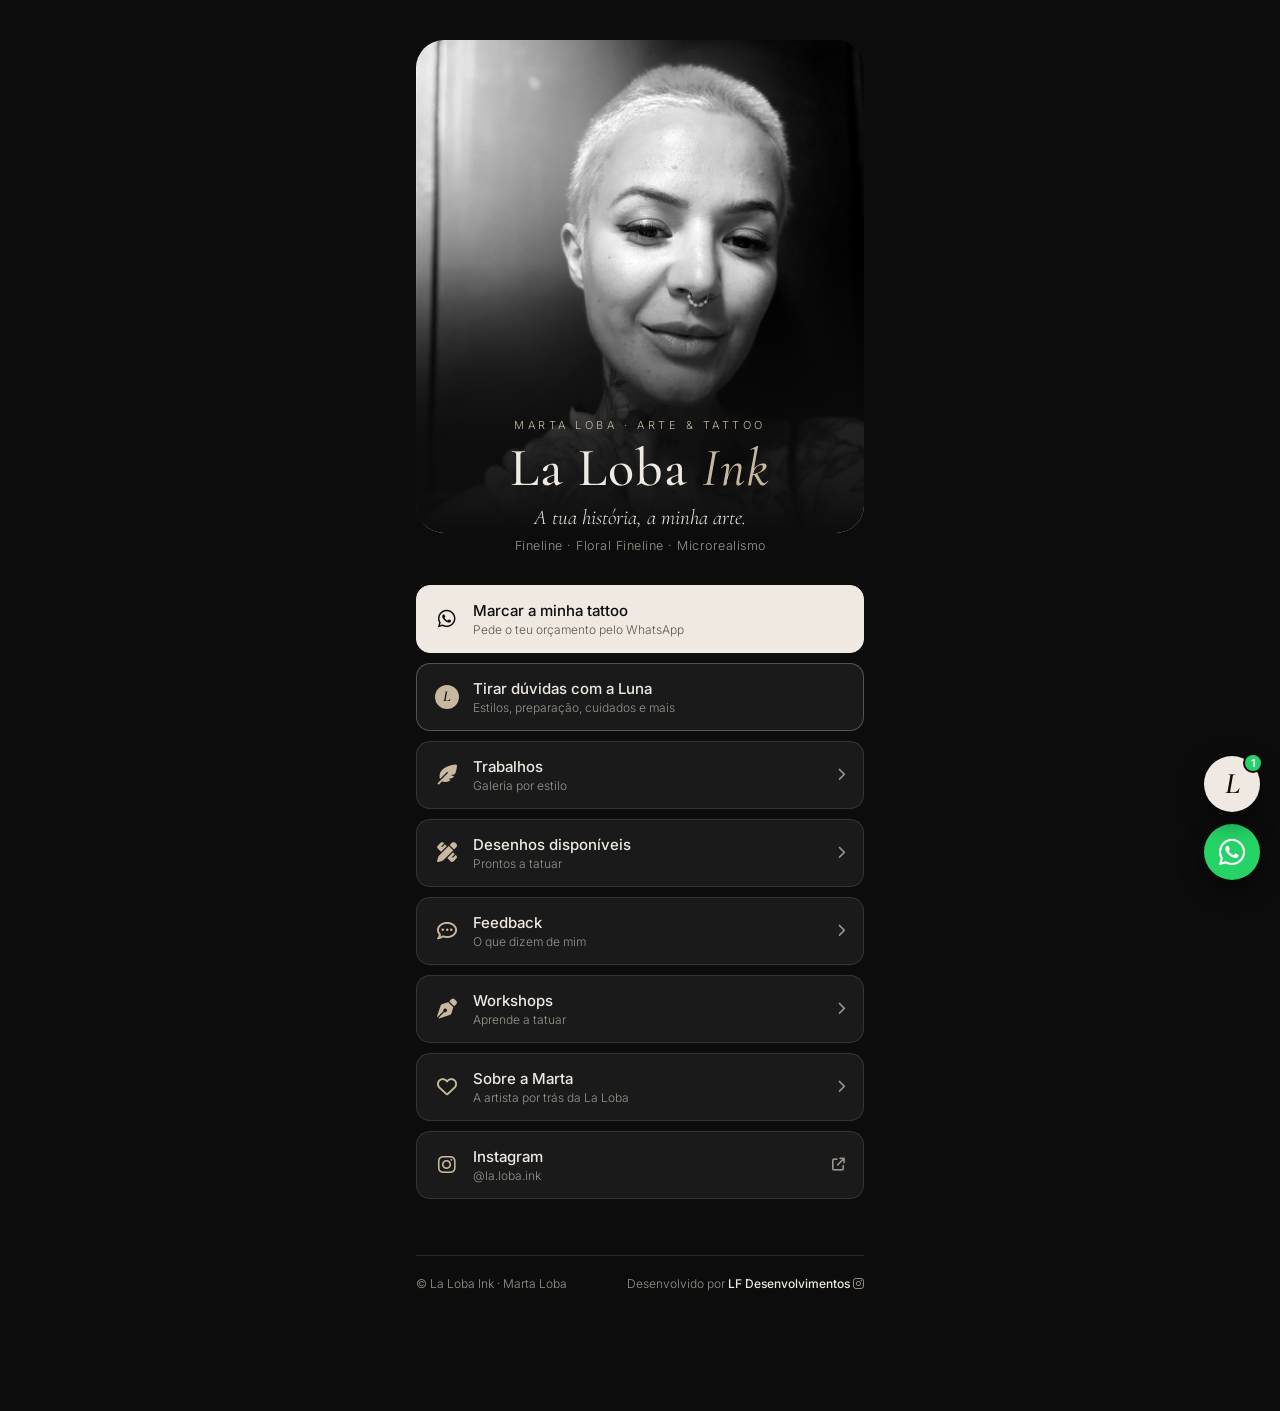
==== commit a1f4743d: "Crédito do rodapé: LF Desenvolvimentos Co-Authored-By: Claude Opus 5.5 <noreply@anthropic.com>" ====
--- a/index.html
+++ b/index.html
@@ -79,8 +79,8 @@
 
   <footer class="footer">
     <span>© La Loba Ink · Marta Loba</span>
-    <a href="https://www.instagram.com/evolvify.cloud/" target="_blank" rel="noopener">
-      Desenvolvido por <strong>Evolvify</strong> <i class="fa-brands fa-instagram"></i>
+    <a href="https://www.instagram.com/lfdesenvolvimentos/" target="_blank" rel="noopener">
+      Desenvolvido por <strong>LF Desenvolvimentos</strong> <i class="fa-brands fa-instagram"></i>
     </a>
   </footer>
 </main>
--- a/css/style.css
+++ b/css/style.css
@@ -274,8 +274,10 @@
 }
 
 @media (min-width: 520px) {
+  .page { padding-top: 40px; }
+  .page-sub { padding-top: 0; }
   .hero { margin: 0; }
-  .hero-photo { border-radius: 0 0 28px 28px; }
+  .hero-photo { border-radius: 28px; }
 }
 
 /* ═══════════════════════════════════
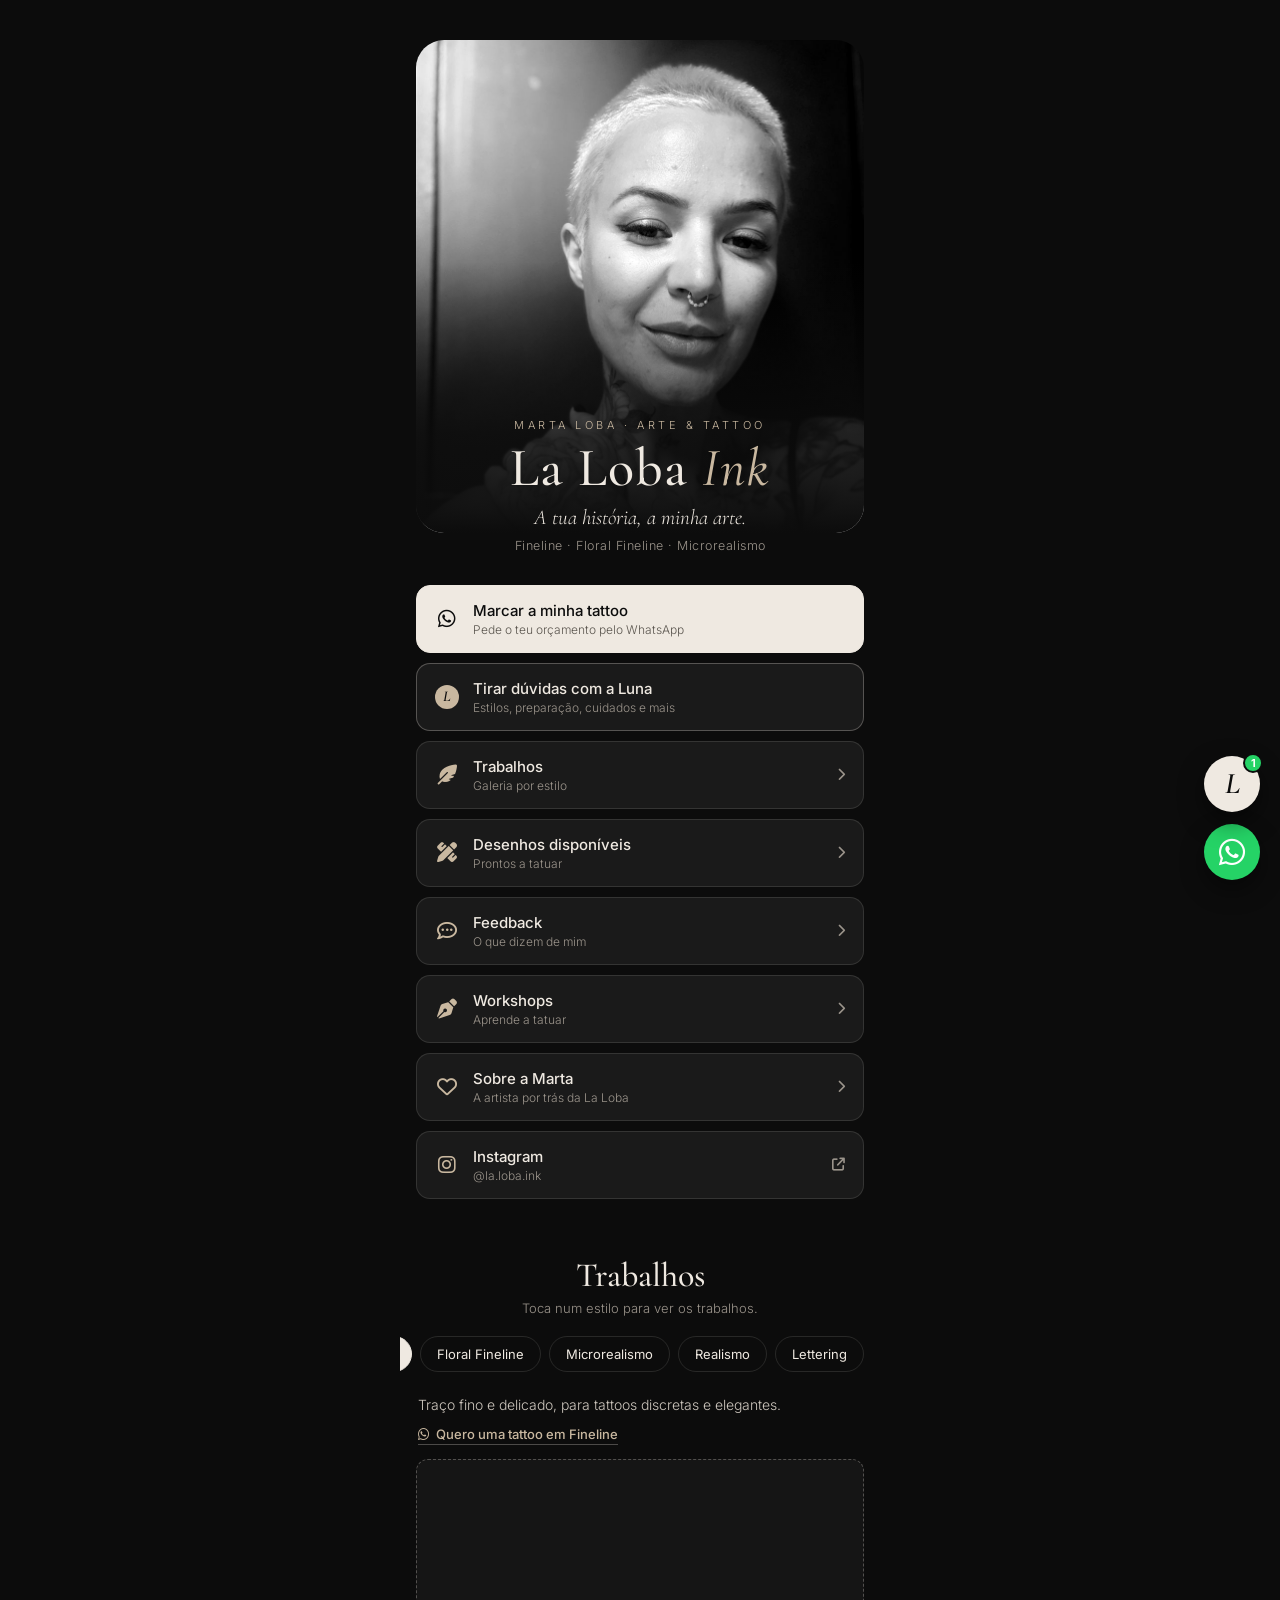
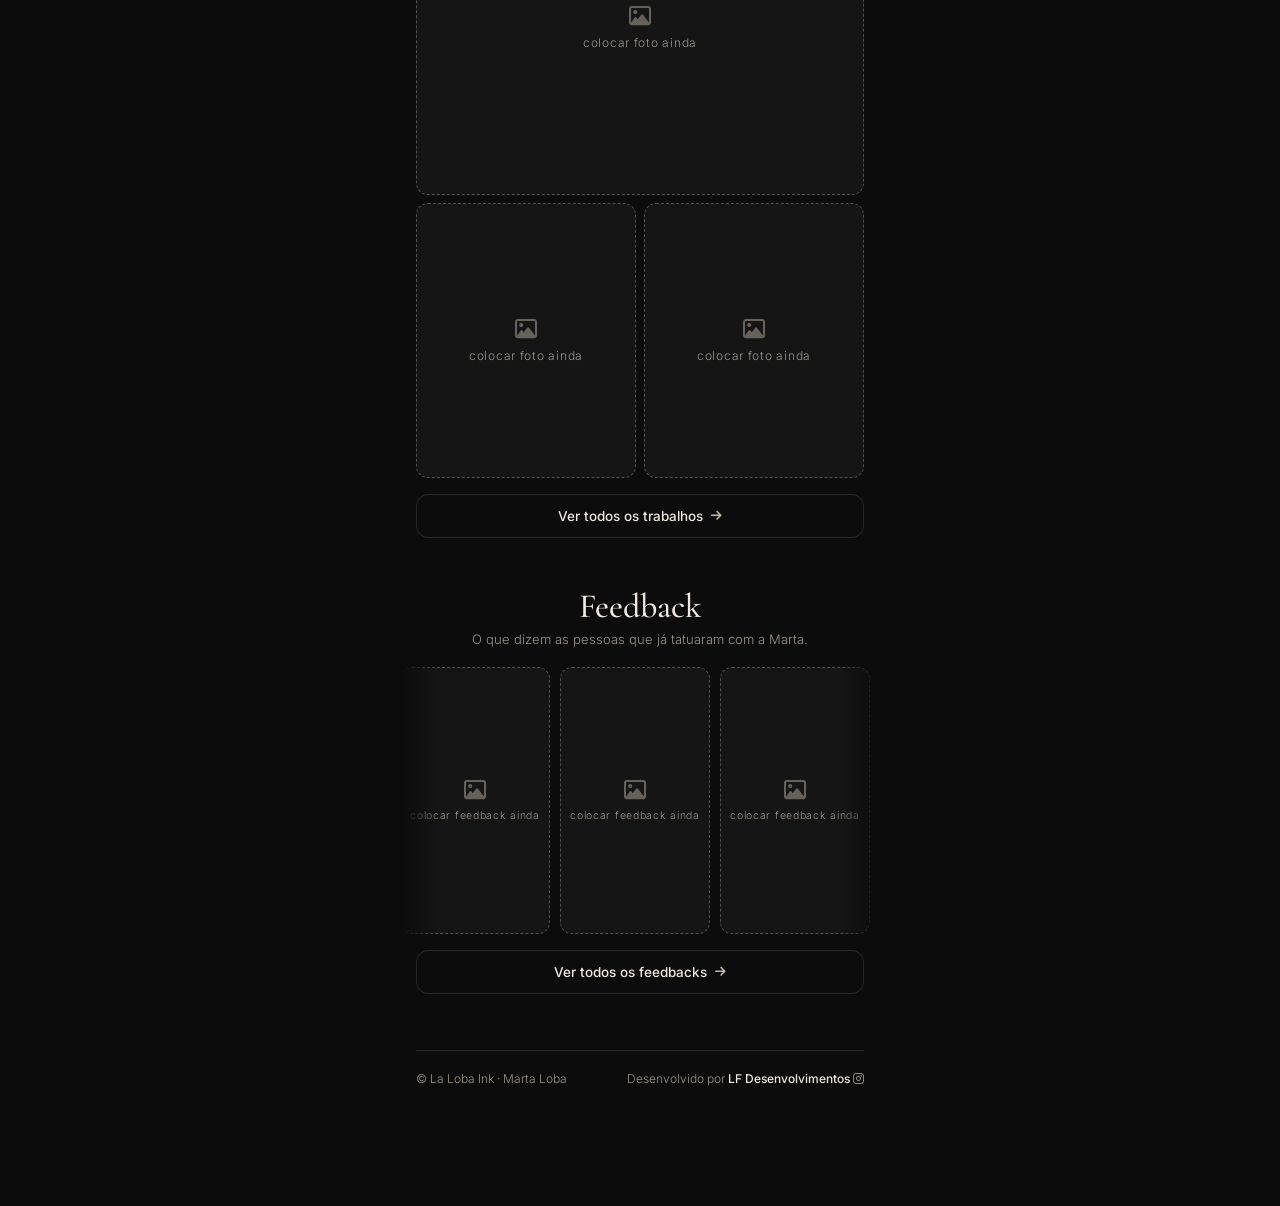
==== commit 1450d7dd: "Início: 3 trabalhos principais por estilo e feedback a passar Co-Authored-By: Claude Opus 5.5 <norep" ====
--- a/index.html
+++ b/index.html
@@ -77,6 +77,26 @@
     </a>
   </nav>
 
+  <!-- ═══════ TATUAGENS PRINCIPAIS (as 3 primeiras fotos de cada estilo) ═══════ -->
+  <section class="section" id="principais">
+    <h2 class="section-title">Trabalhos</h2>
+    <p class="section-lead">Toca num estilo para ver os trabalhos.</p>
+    <div class="tabs" id="tabs" role="tablist"></div>
+    <div class="estilo-info" id="estilo-info"></div>
+    <div class="galeria" id="galeria" data-limite="3"></div>
+    <a class="link-mais" id="ver-todos" href="trabalhos.html">Ver todos os trabalhos <i class="fa-solid fa-arrow-right"></i></a>
+  </section>
+
+  <!-- ═══════ FEEDBACK A PASSAR ═══════ -->
+  <section class="section" id="feedback-home">
+    <h2 class="section-title">Feedback</h2>
+    <p class="section-lead">O que dizem as pessoas que já tatuaram com a Marta.</p>
+    <div class="marquee">
+      <div class="marquee-track" id="feedback-marquee"></div>
+    </div>
+    <a class="link-mais" href="feedback.html">Ver todos os feedbacks <i class="fa-solid fa-arrow-right"></i></a>
+  </section>
+
   <footer class="footer">
     <span>© La Loba Ink · Marta Loba</span>
     <a href="https://www.instagram.com/lfdesenvolvimentos/" target="_blank" rel="noopener">
--- a/css/style.css
+++ b/css/style.css
@@ -353,3 +353,51 @@
   aspect-ratio: 4 / 4.2;
 }
 .sobre-foto img { width: 100%; height: 100%; object-fit: cover; object-position: center 25%; display: block; filter: grayscale(1); }
+
+/* ── Página inicial: "ver todos" e feedback a passar ── */
+.link-mais {
+  display: flex;
+  align-items: center;
+  justify-content: center;
+  gap: 8px;
+  margin-top: 16px;
+  padding: 13px;
+  border: 1px solid var(--line);
+  border-radius: 12px;
+  font-size: 13.5px;
+  font-weight: 500;
+  text-decoration: none;
+}
+.link-mais:hover { border-color: var(--line-strong); }
+.link-mais i { font-size: 12px; color: var(--accent); }
+
+.marquee {
+  margin: 20px -16px 0;
+  overflow: hidden;
+  -webkit-mask-image: linear-gradient(to right, transparent, #000 8%, #000 92%, transparent);
+          mask-image: linear-gradient(to right, transparent, #000 8%, #000 92%, transparent);
+}
+.marquee-track {
+  display: flex;
+  gap: 10px;
+  width: max-content;
+  animation: marquee 40s linear infinite;
+}
+.marquee:hover .marquee-track { animation-play-state: paused; }
+.marquee-track .foto,
+.marquee-track .foto:first-child {
+  width: 150px;
+  flex-shrink: 0;
+  aspect-ratio: 9 / 16;
+  grid-column: auto;
+}
+.marquee-track .foto img { object-fit: contain; }
+.marquee-track .foto-vazia span { font-size: 10.5px; text-align: center; padding: 0 8px; }
+@keyframes marquee {
+  from { transform: translateX(0); }
+  to   { transform: translateX(calc(-50% - 5px)); }
+}
+@media (prefers-reduced-motion: reduce) {
+  .marquee { overflow-x: auto; }
+  .marquee-track { animation: none; }
+}
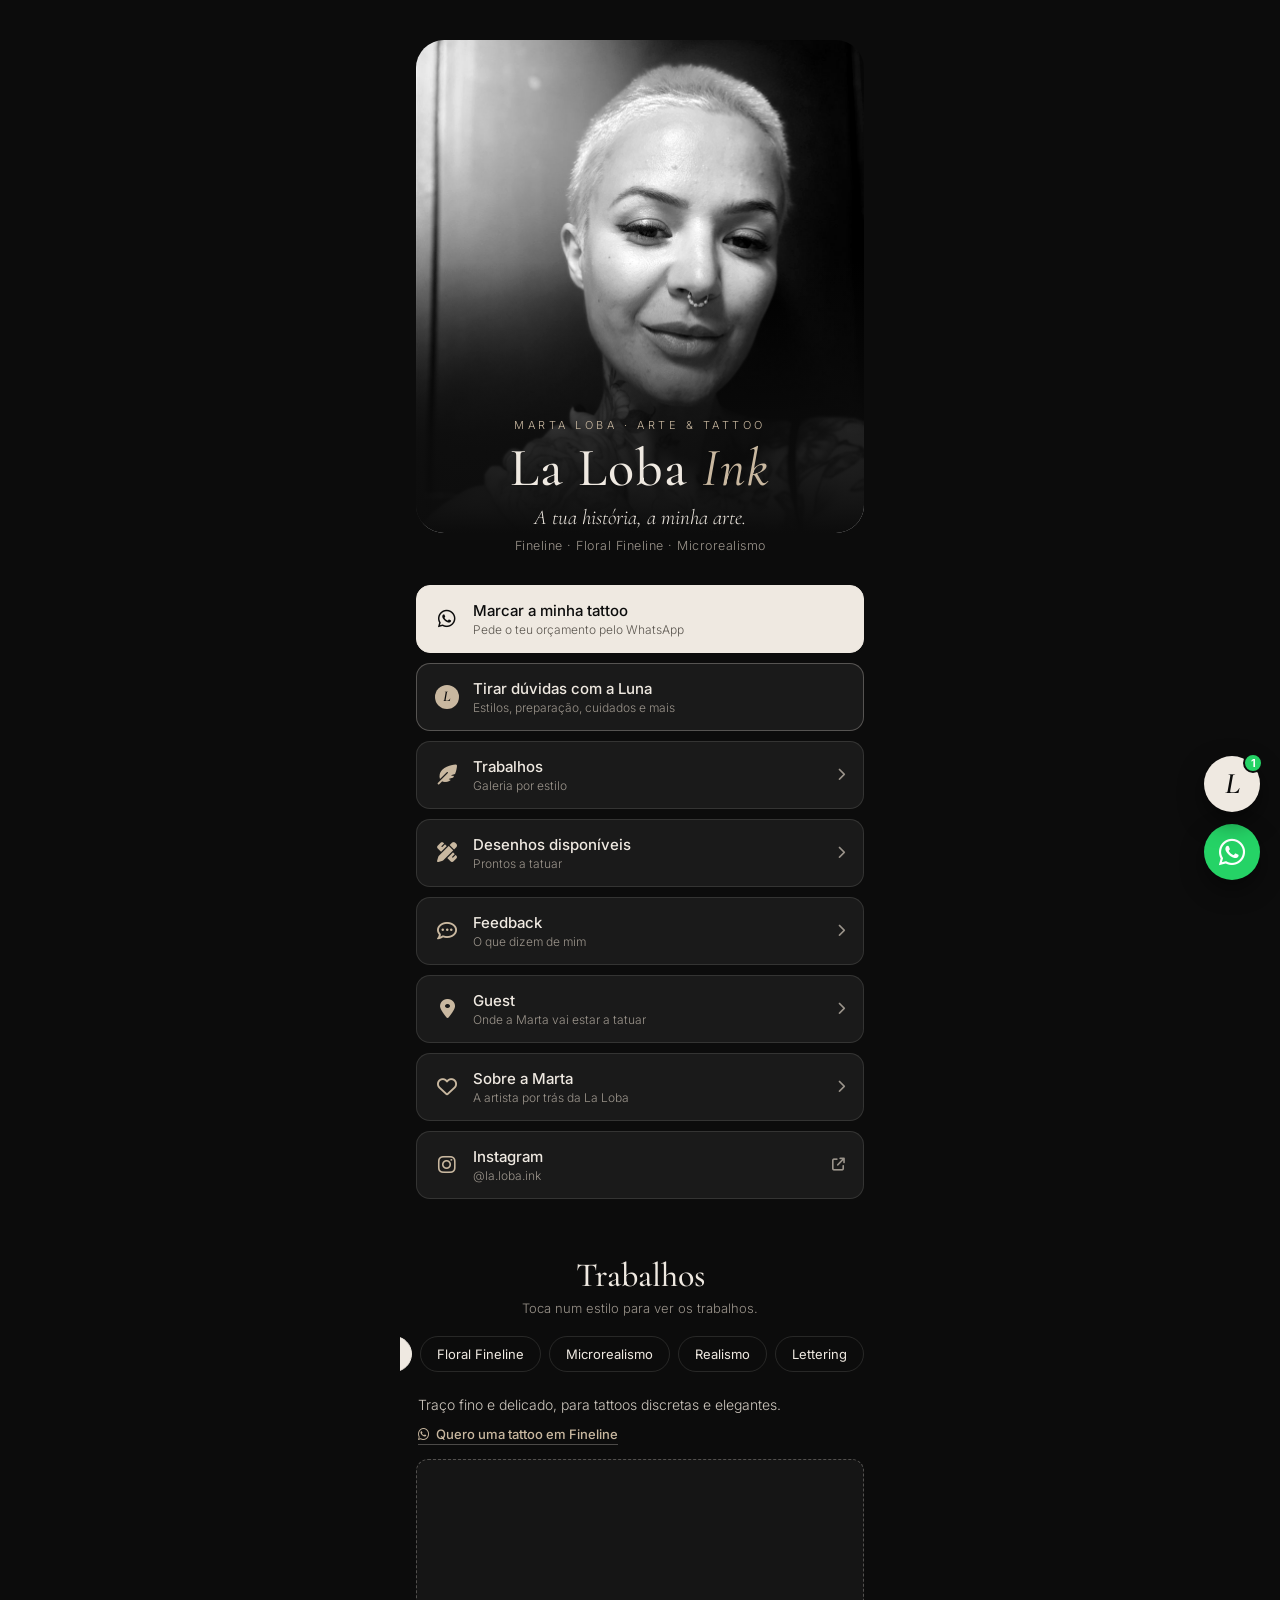
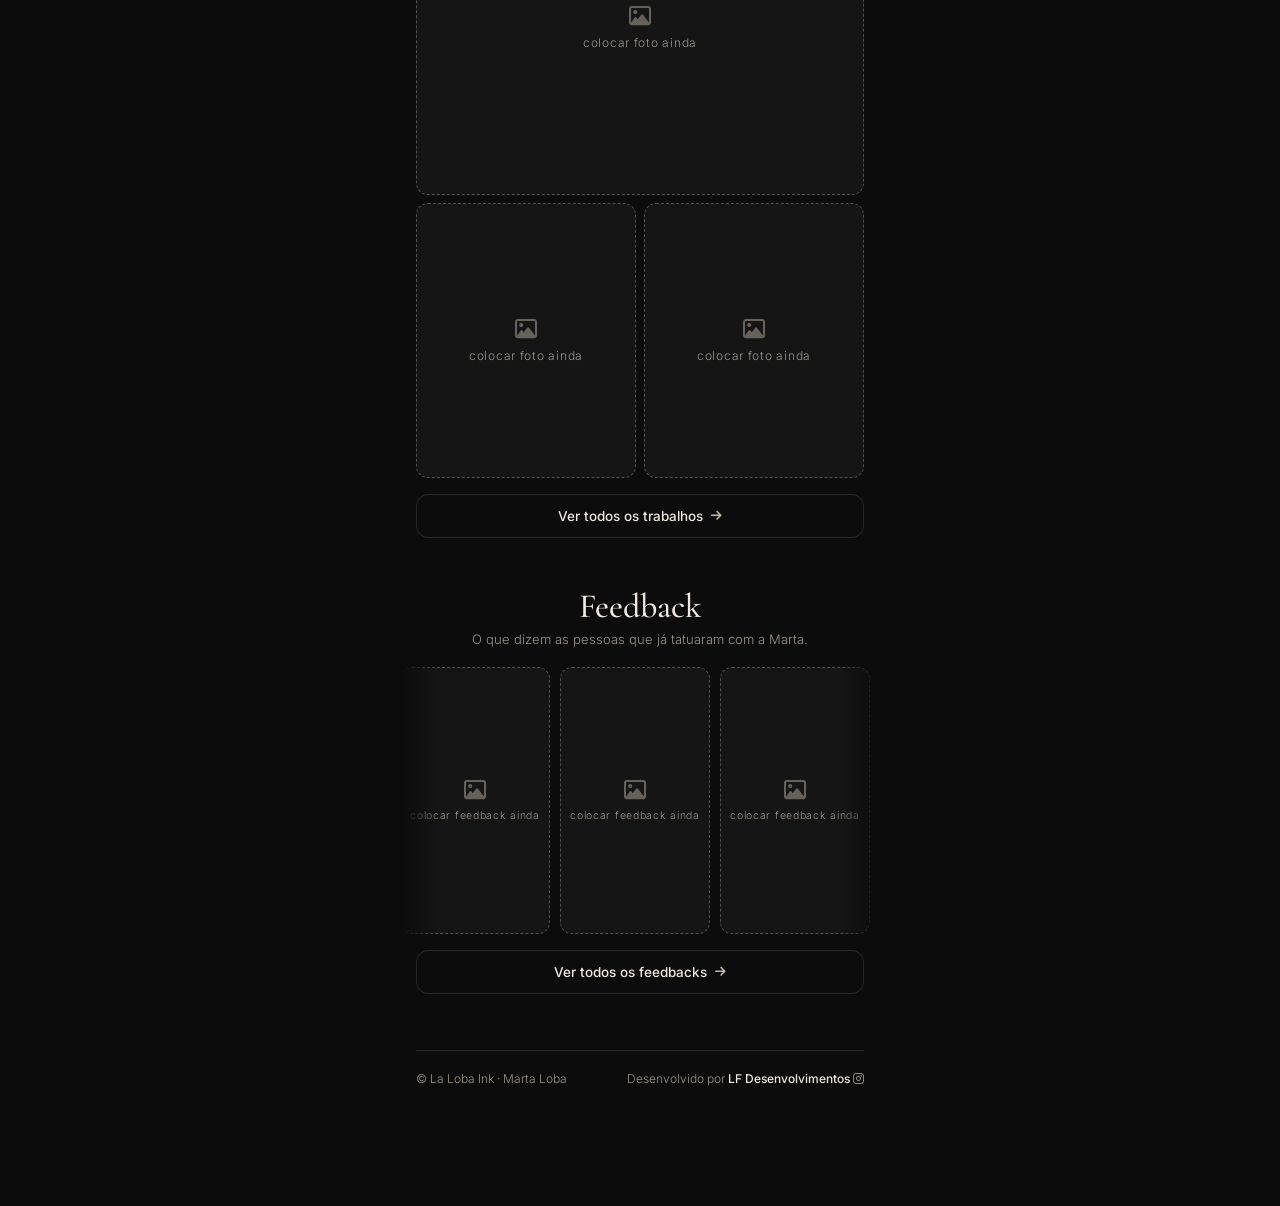
==== commit cf0de177: "Troca Workshops por Guest: página guest.html, botão no início e opção no bot Co-Authored-By: Claude " ====
--- a/index.html
+++ b/index.html
@@ -60,9 +60,9 @@
       <span><strong>Feedback</strong><small>O que dizem de mim</small></span>
       <i class="fa-solid fa-chevron-right btn-go"></i>
     </a>
-    <a class="btn" href="workshops.html">
-      <i class="fa-solid fa-pen-nib"></i>
-      <span><strong>Workshops</strong><small>Aprende a tatuar</small></span>
+    <a class="btn" href="guest.html">
+      <i class="fa-solid fa-location-dot"></i>
+      <span><strong>Guest</strong><small>Onde a Marta vai estar a tatuar</small></span>
       <i class="fa-solid fa-chevron-right btn-go"></i>
     </a>
     <a class="btn" href="sobre.html">
--- a/css/style.css
+++ b/css/style.css
@@ -218,8 +218,8 @@
 .feedbacks .foto, .feedbacks .foto:first-child { grid-column: auto; aspect-ratio: 9 / 16; }
 .feedbacks .foto img { object-fit: contain; background: var(--bg-2); }
 
-/* ── Workshops ── */
-.workshop-card {
+/* ── Guest ── */
+.guest-card {
   margin-top: 20px;
   padding: 26px 22px;
   border: 1px solid var(--line);
@@ -237,8 +237,8 @@
   border-radius: 999px;
   padding: 5px 12px;
 }
-.workshop-card h3 { font-family: var(--serif); font-weight: 500; font-size: 26px; margin: 14px 0 8px; }
-.workshop-card p { font-size: 14px; line-height: 1.6; color: #cfc8bf; margin-bottom: 18px; }
+.guest-card h3 { font-family: var(--serif); font-weight: 500; font-size: 26px; margin: 14px 0 8px; }
+.guest-card p { font-size: 14px; line-height: 1.6; color: #cfc8bf; margin-bottom: 18px; }
 
 /* ── Rodapé ── */
 .footer {
@@ -401,3 +401,28 @@
   .marquee { overflow-x: auto; }
   .marquee-track { animation: none; }
 }
+
+/* Lista de datas dos guest spots */
+.guest-datas {
+  list-style: none;
+  margin: 0 0 20px;
+  border-top: 1px solid var(--line);
+  text-align: left;
+}
+.guest-datas li {
+  display: flex;
+  justify-content: space-between;
+  gap: 12px;
+  padding: 12px 4px;
+  border-bottom: 1px solid var(--line);
+  font-size: 14px;
+}
+.guest-datas strong { font-weight: 500; }
+.guest-datas span { color: var(--dim); text-align: right; }
+.guest-datas .guest-vazio {
+  justify-content: center;
+  color: var(--dim);
+  font-size: 12px;
+  letter-spacing: .06em;
+  border-bottom-style: dashed;
+}
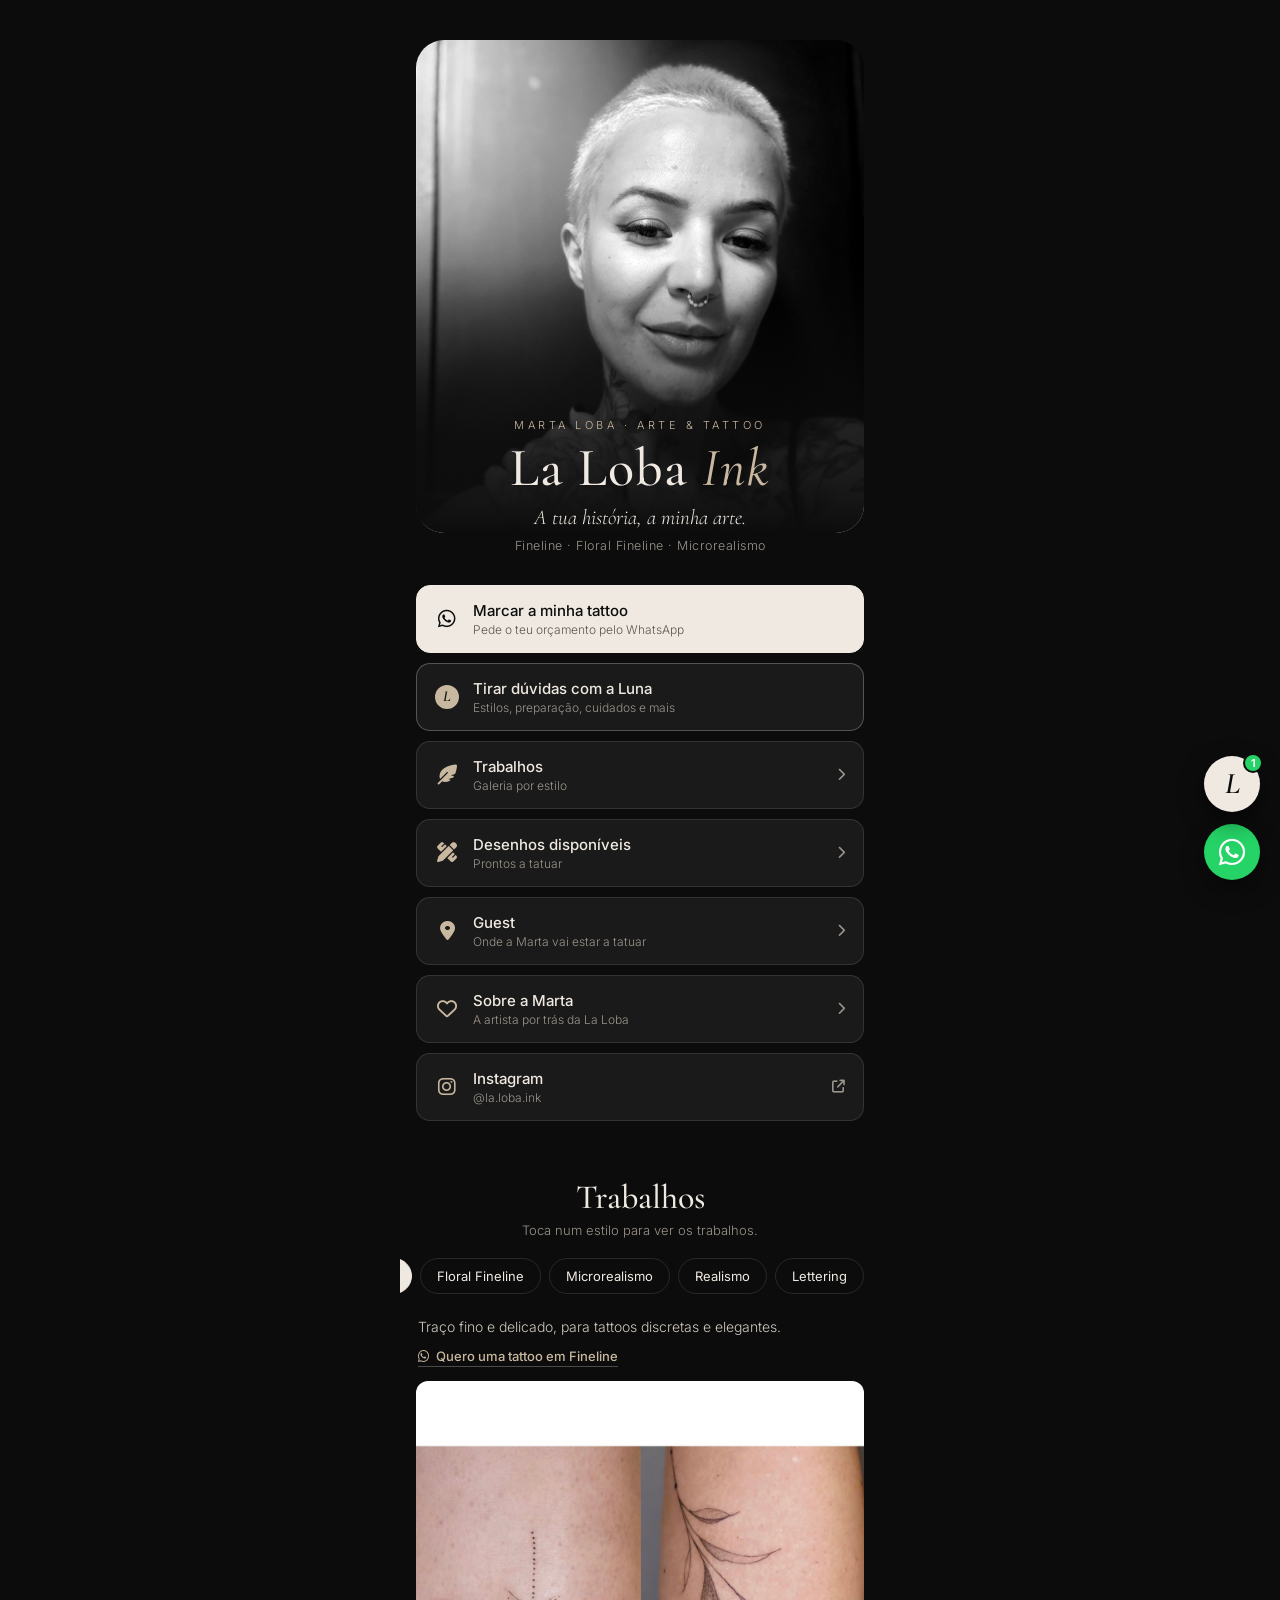
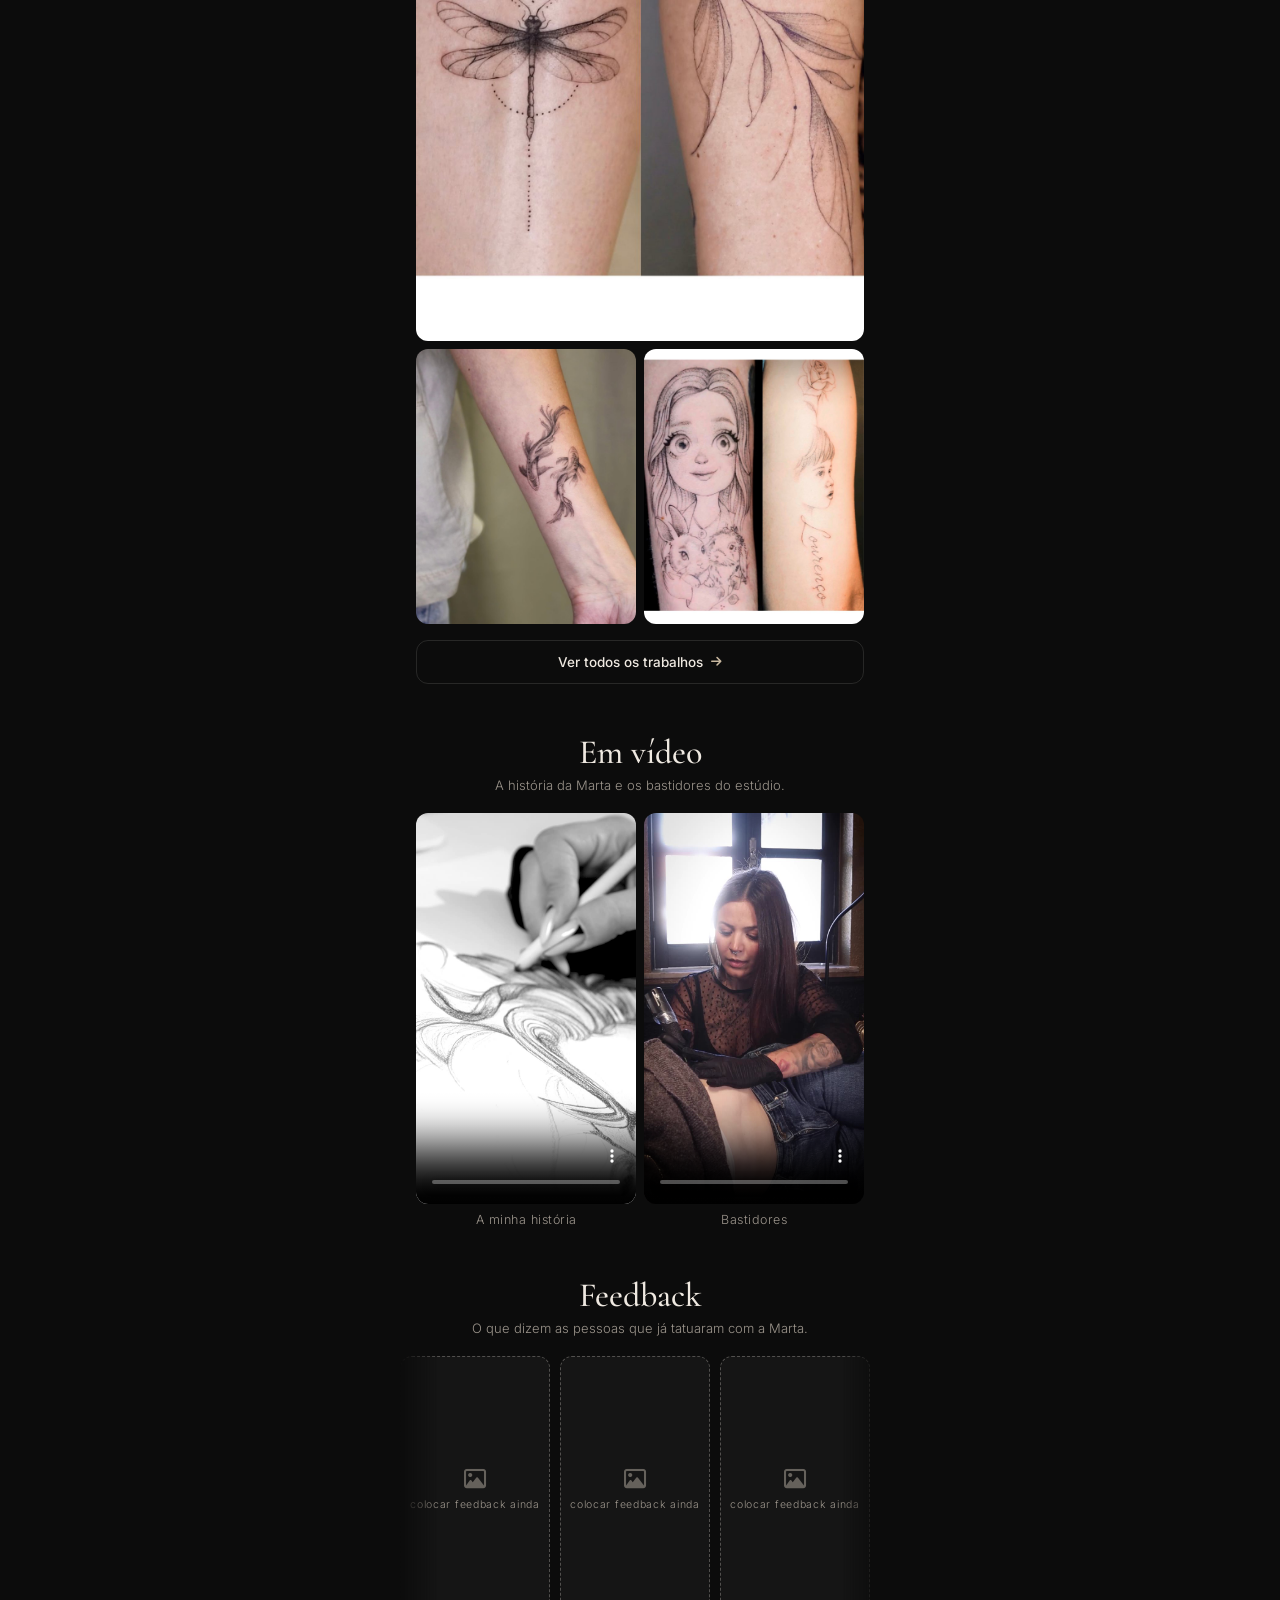
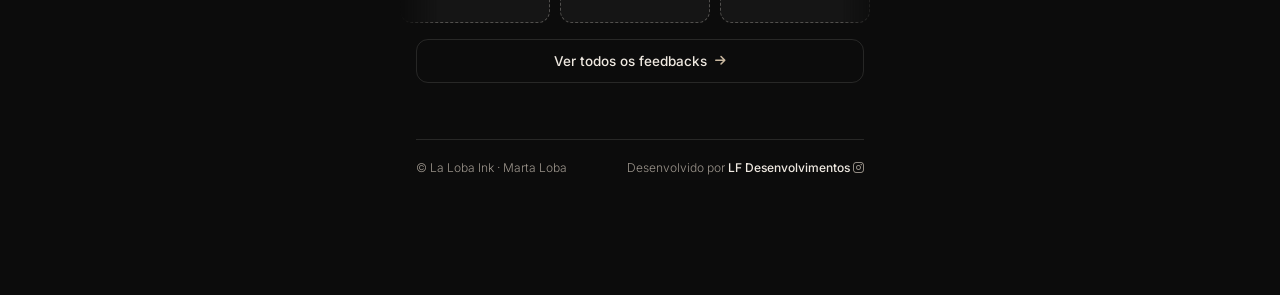
==== commit 0814f5b9: "Material da Marta: fotos por estilo, vídeos, ver foto em ecrã inteiro e Luna com fotos - 16 fotos ot" ====
--- a/index.html
+++ b/index.html
@@ -55,11 +55,6 @@
       <span><strong>Desenhos disponíveis</strong><small>Prontos a tatuar</small></span>
       <i class="fa-solid fa-chevron-right btn-go"></i>
     </a>
-    <a class="btn" href="feedback.html">
-      <i class="fa-regular fa-comment-dots"></i>
-      <span><strong>Feedback</strong><small>O que dizem de mim</small></span>
-      <i class="fa-solid fa-chevron-right btn-go"></i>
-    </a>
     <a class="btn" href="guest.html">
       <i class="fa-solid fa-location-dot"></i>
       <span><strong>Guest</strong><small>Onde a Marta vai estar a tatuar</small></span>
@@ -85,6 +80,13 @@
     <div class="estilo-info" id="estilo-info"></div>
     <div class="galeria" id="galeria" data-limite="3"></div>
     <a class="link-mais" id="ver-todos" href="trabalhos.html">Ver todos os trabalhos <i class="fa-solid fa-arrow-right"></i></a>
+  </section>
+
+  <!-- ═══════ VÍDEOS ═══════ -->
+  <section class="section" id="em-video">
+    <h2 class="section-title">Em vídeo</h2>
+    <p class="section-lead">A história da Marta e os bastidores do estúdio.</p>
+    <div class="videos" id="videos"></div>
   </section>
 
   <!-- ═══════ FEEDBACK A PASSAR ═══════ -->
--- a/css/style.css
+++ b/css/style.css
@@ -192,8 +192,12 @@
   overflow: hidden;
   background: var(--bg-2);
 }
-.foto:first-child { grid-column: span 2; aspect-ratio: 4 / 3; }
+/* A primeira foto vai em grande; se a última ficar sozinha na linha, também */
+.foto:first-child,
+.galeria:not(.galeria-3) .foto:last-child:nth-child(even) { grid-column: span 2; }
+.foto-vazia:first-child { aspect-ratio: 4 / 3; }
 .foto img { width: 100%; height: 100%; object-fit: cover; display: block; }
+.galeria .foto img, .galeria-3 .foto img, .feedbacks .foto img { cursor: zoom-in; }
 .foto-vazia {
   display: flex;
   flex-direction: column;
@@ -402,6 +406,52 @@
   .marquee-track { animation: none; }
 }
 
+/* ── Vídeos verticais ── */
+.videos { display: grid; grid-template-columns: repeat(2, 1fr); gap: 8px; margin-top: 20px; }
+.videos-1 { grid-template-columns: 1fr; max-width: 300px; margin: 0 auto 28px; }
+.video { display: flex; flex-direction: column; gap: 8px; }
+.video video {
+  width: 100%;
+  aspect-ratio: 9 / 16;
+  object-fit: cover;
+  border-radius: 12px;
+  background: var(--bg-2);
+  display: block;
+}
+.video figcaption { font-size: 12.5px; color: var(--dim); text-align: center; letter-spacing: .04em; }
+
+/* ── Foto em ecrã inteiro ── */
+.ver {
+  position: fixed;
+  inset: 0;
+  z-index: 1000000;
+  display: flex;
+  align-items: center;
+  justify-content: center;
+  padding: 56px 12px;
+  background: rgba(8,8,8,.96);
+}
+.ver[hidden] { display: none; }
+.ver img { max-width: 100%; max-height: 100%; object-fit: contain; border-radius: 10px; }
+.ver button {
+  position: absolute;
+  width: 44px; height: 44px;
+  border-radius: 50%;
+  border: 1px solid var(--line-strong);
+  background: rgba(12,12,12,.6);
+  color: var(--ink);
+  font-size: 18px;
+  cursor: pointer;
+  display: flex;
+  align-items: center;
+  justify-content: center;
+}
+.ver-fechar { top: 12px; right: 12px; }
+.ver-seta { top: 50%; transform: translateY(-50%); }
+.ver-ant { left: 10px; }
+.ver-seg { right: 10px; }
+.ver-uma .ver-seta { display: none; }
+
 /* Lista de datas dos guest spots */
 .guest-datas {
   list-style: none;
--- a/css/chat.css
+++ b/css/chat.css
@@ -250,3 +250,14 @@
   .bot-launcher { right: 16px; bottom: 86px; }
   .wa-float { right: 16px; }
 }
+
+/* Fotos de um estilo dentro da conversa (tocar abre em ecrã inteiro) */
+.bot-fotos { display: grid; grid-template-columns: repeat(3, 1fr); gap: 5px; margin: 10px 0; }
+.bot-fotos img {
+  width: 100%;
+  aspect-ratio: 4 / 5;
+  object-fit: cover;
+  border-radius: 8px;
+  display: block;
+  cursor: zoom-in;
+}
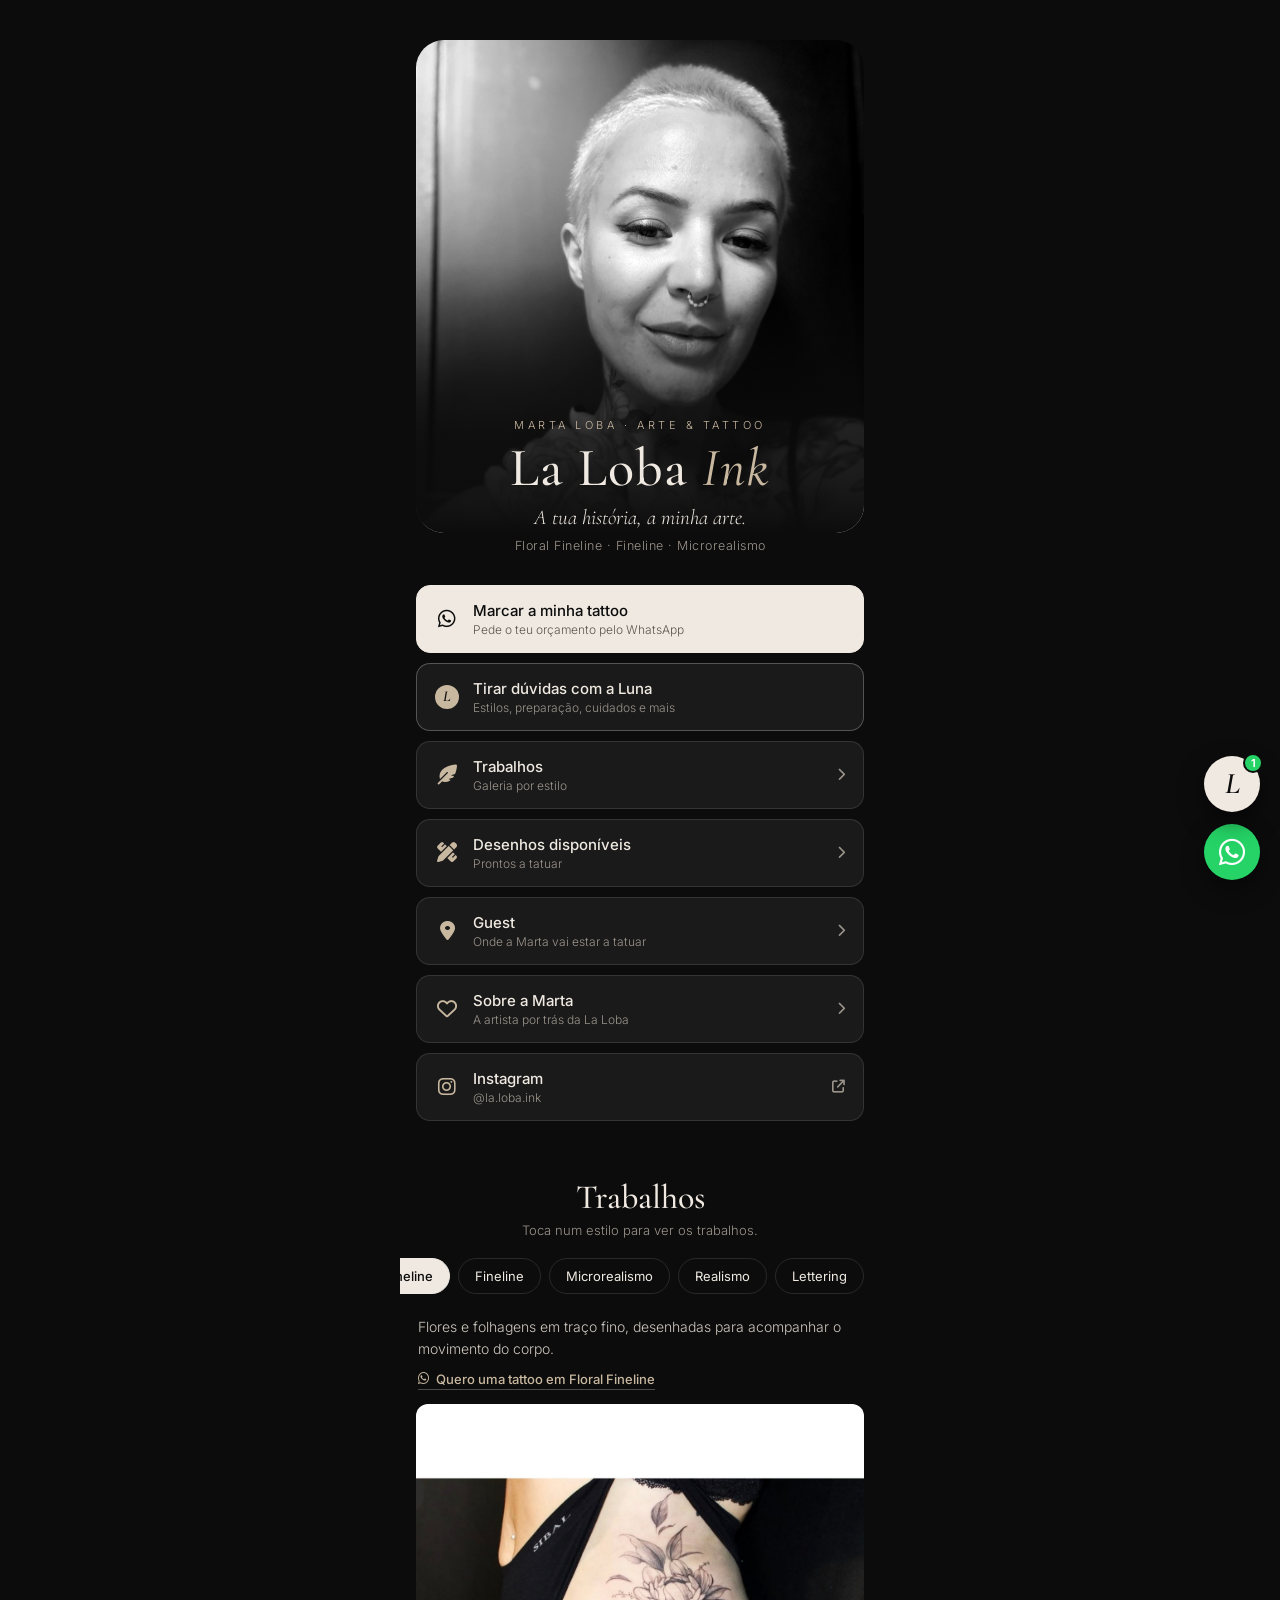
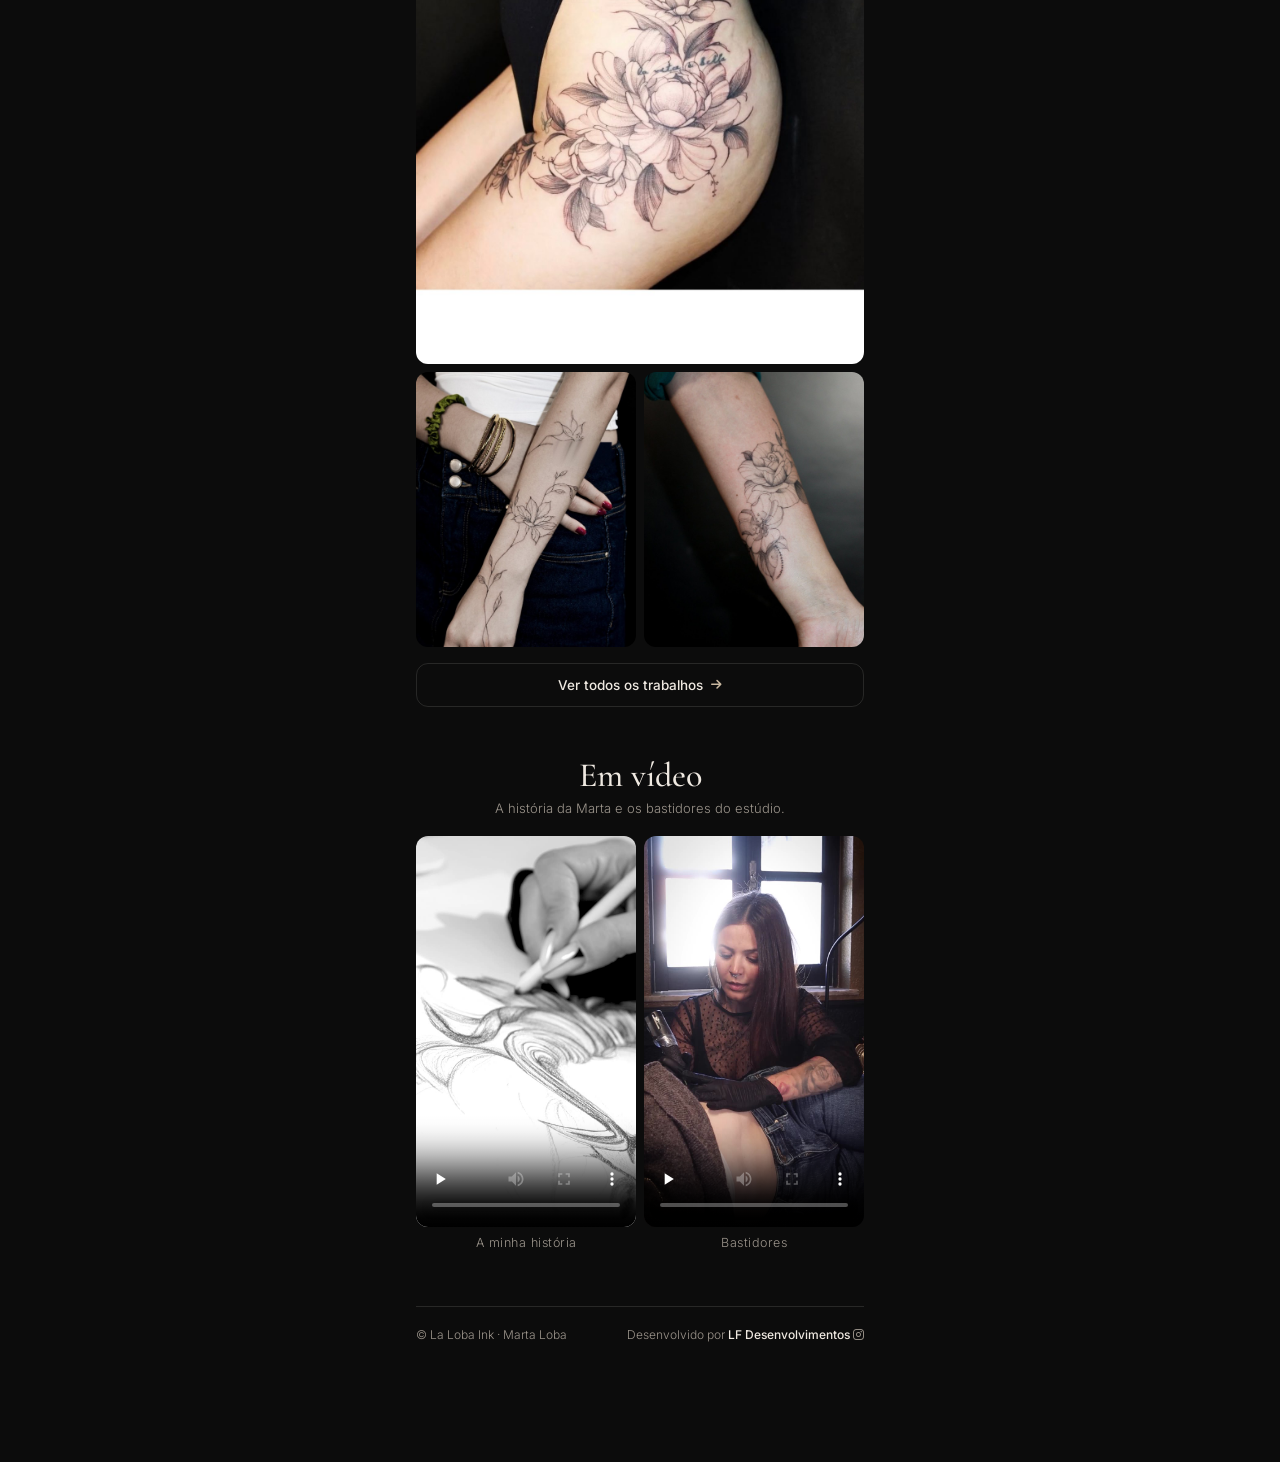
==== commit 67724509: "Floral Fineline em primeiro, 3 fotos novas e feedback oculto - Floral Fineline passa a ser o primeir" ====
--- a/index.html
+++ b/index.html
@@ -31,7 +31,7 @@
       <span class="hero-kicker">Marta Loba · Arte &amp; Tattoo</span>
       <h1>La Loba <em>Ink</em></h1>
       <p class="hero-motto">A tua história, a minha arte.</p>
-      <p class="hero-sub">Fineline · Floral Fineline · Microrealismo</p>
+      <p class="hero-sub">Floral Fineline · Fineline · Microrealismo</p>
     </div>
   </header>
 
@@ -89,8 +89,8 @@
     <div class="videos" id="videos"></div>
   </section>
 
-  <!-- ═══════ FEEDBACK A PASSAR ═══════ -->
-  <section class="section" id="feedback-home">
+  <!-- ═══════ FEEDBACK A PASSAR (oculto por enquanto: tirar o "hidden" para voltar a mostrar) ═══════ -->
+  <section class="section" id="feedback-home" hidden>
     <h2 class="section-title">Feedback</h2>
     <p class="section-lead">O que dizem as pessoas que já tatuaram com a Marta.</p>
     <div class="marquee">
